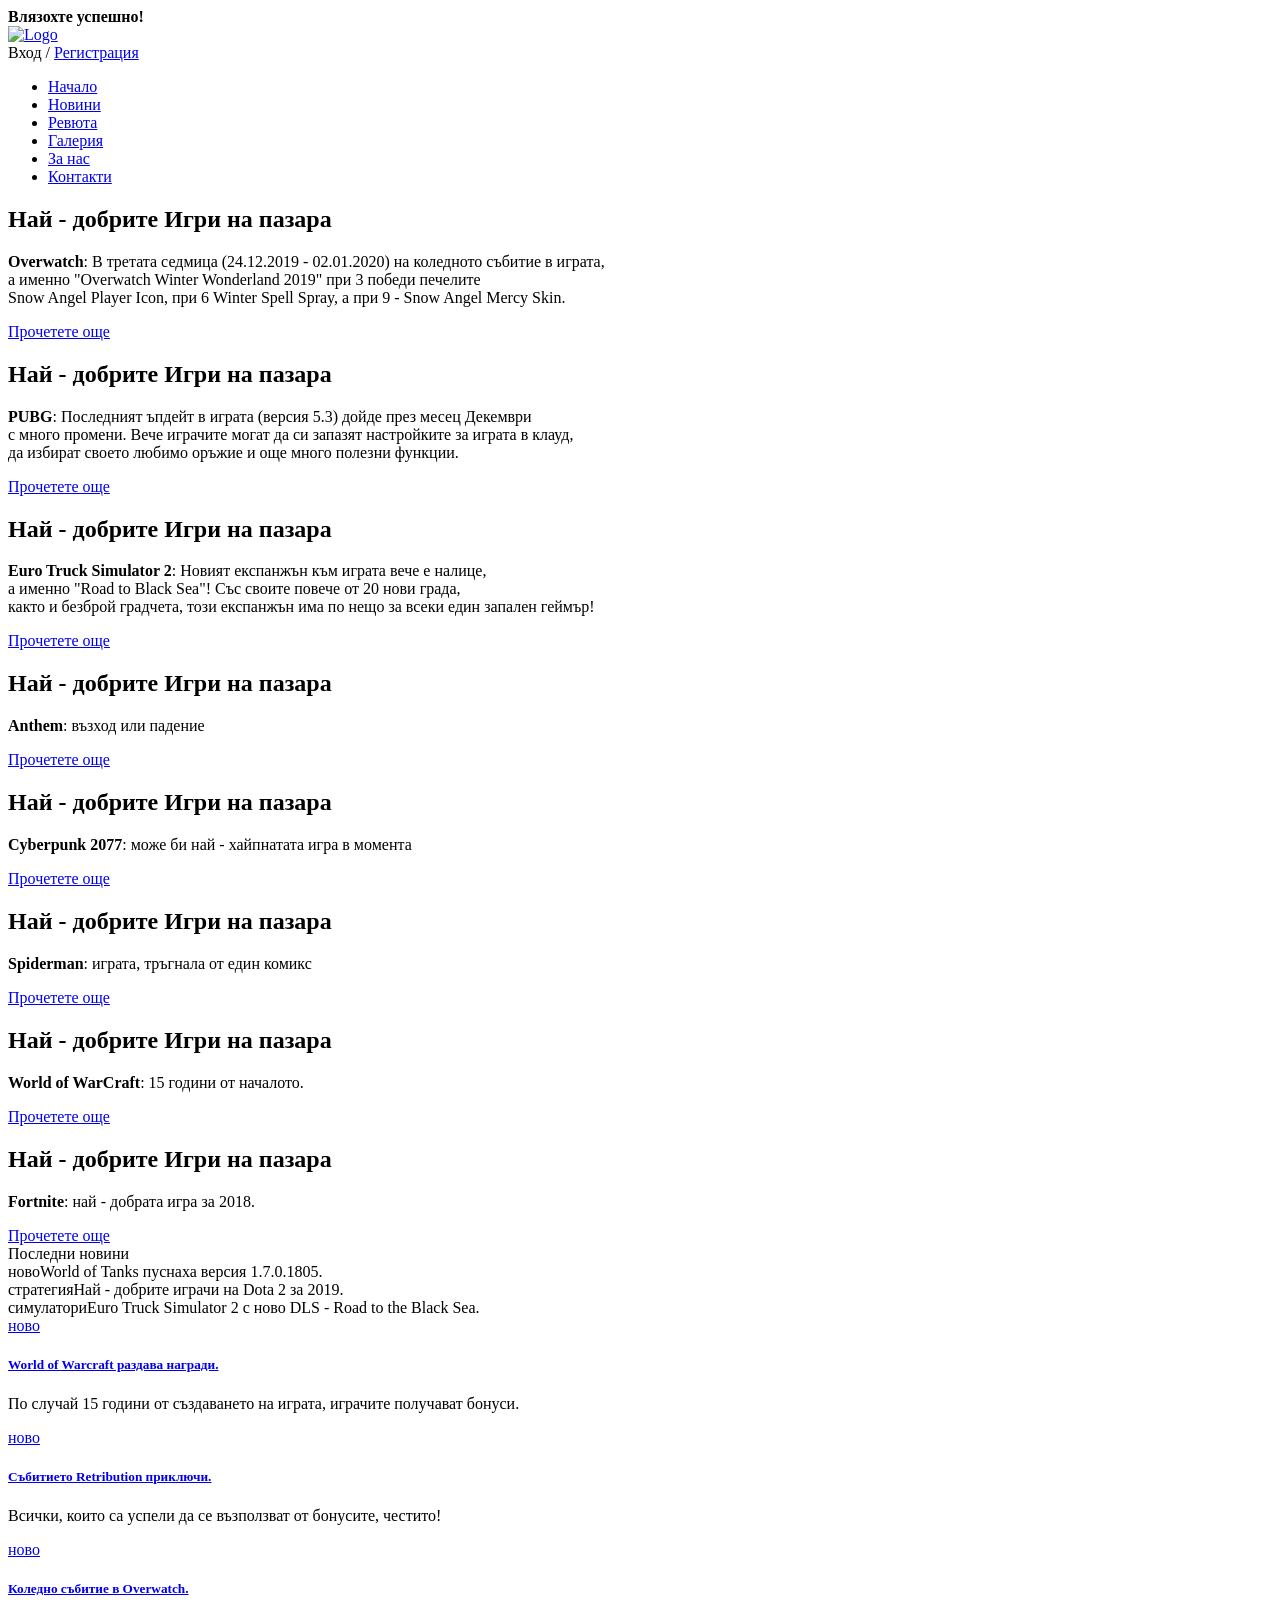
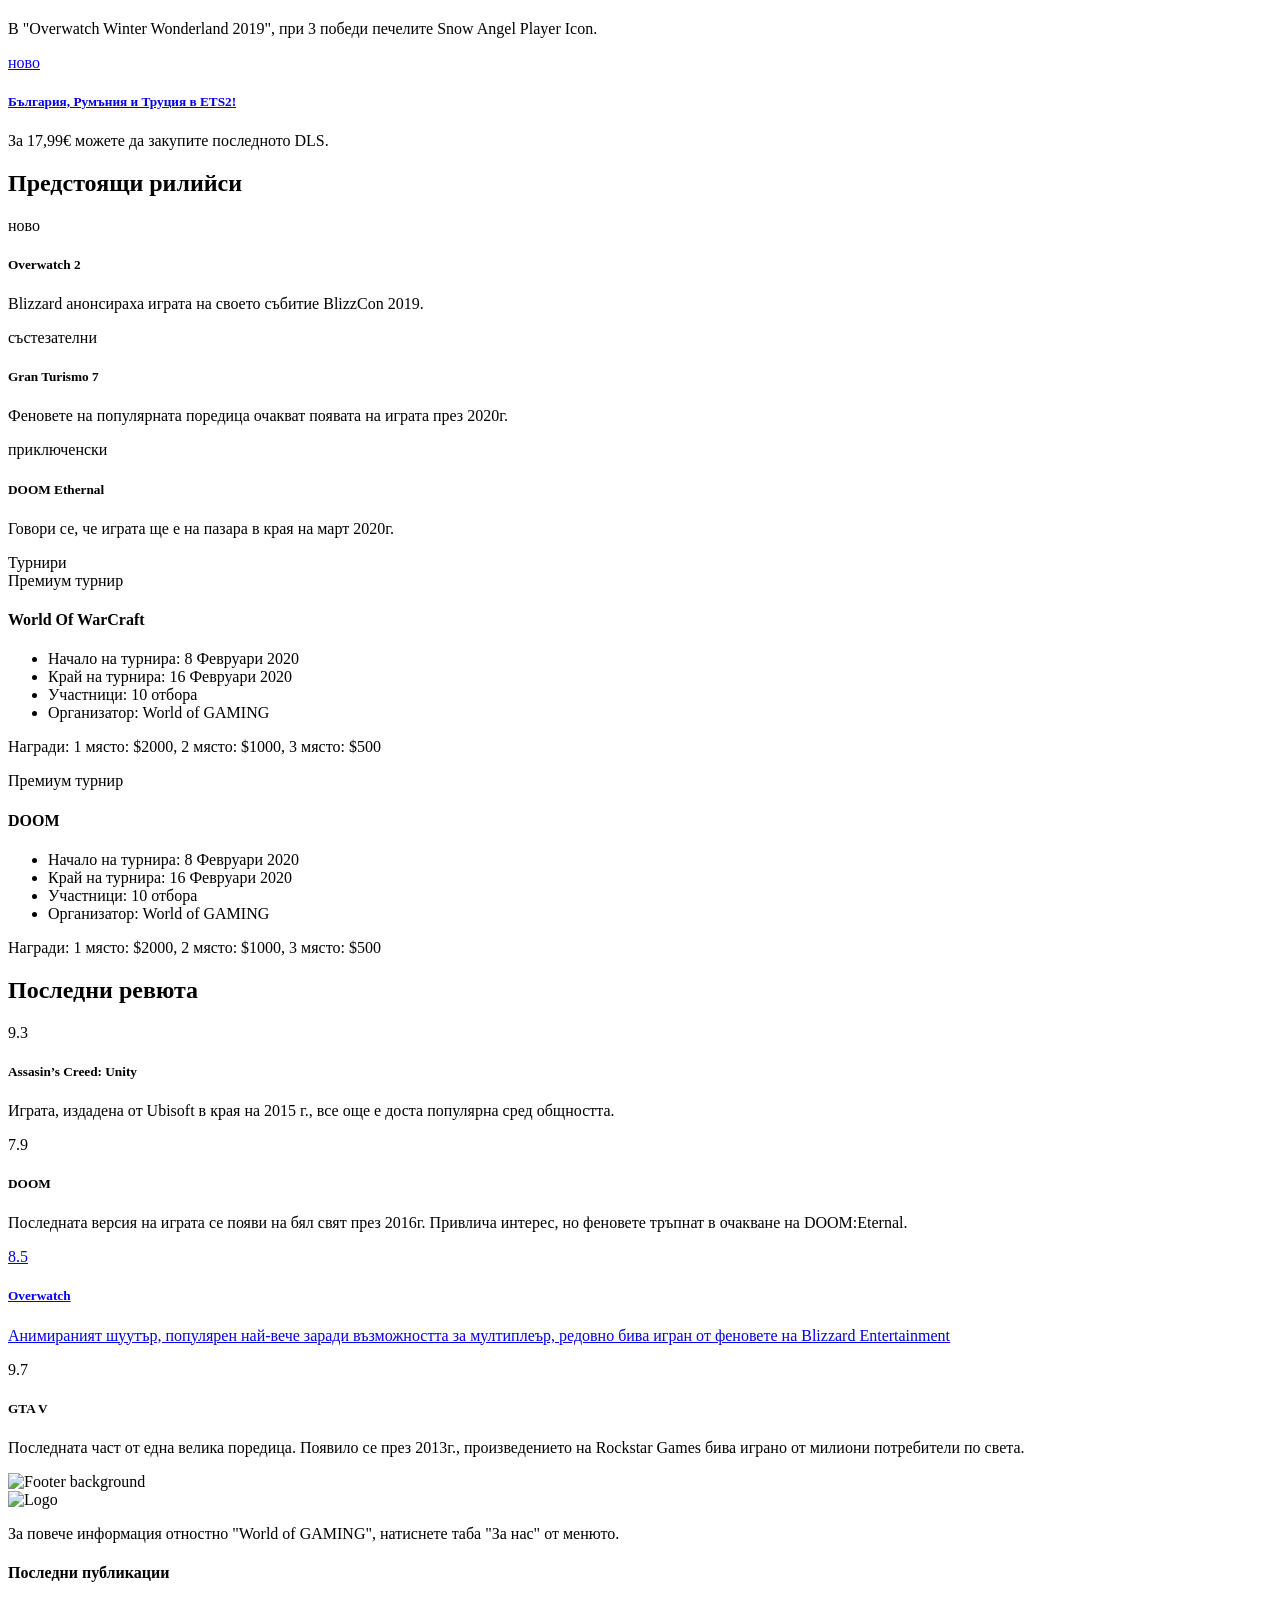
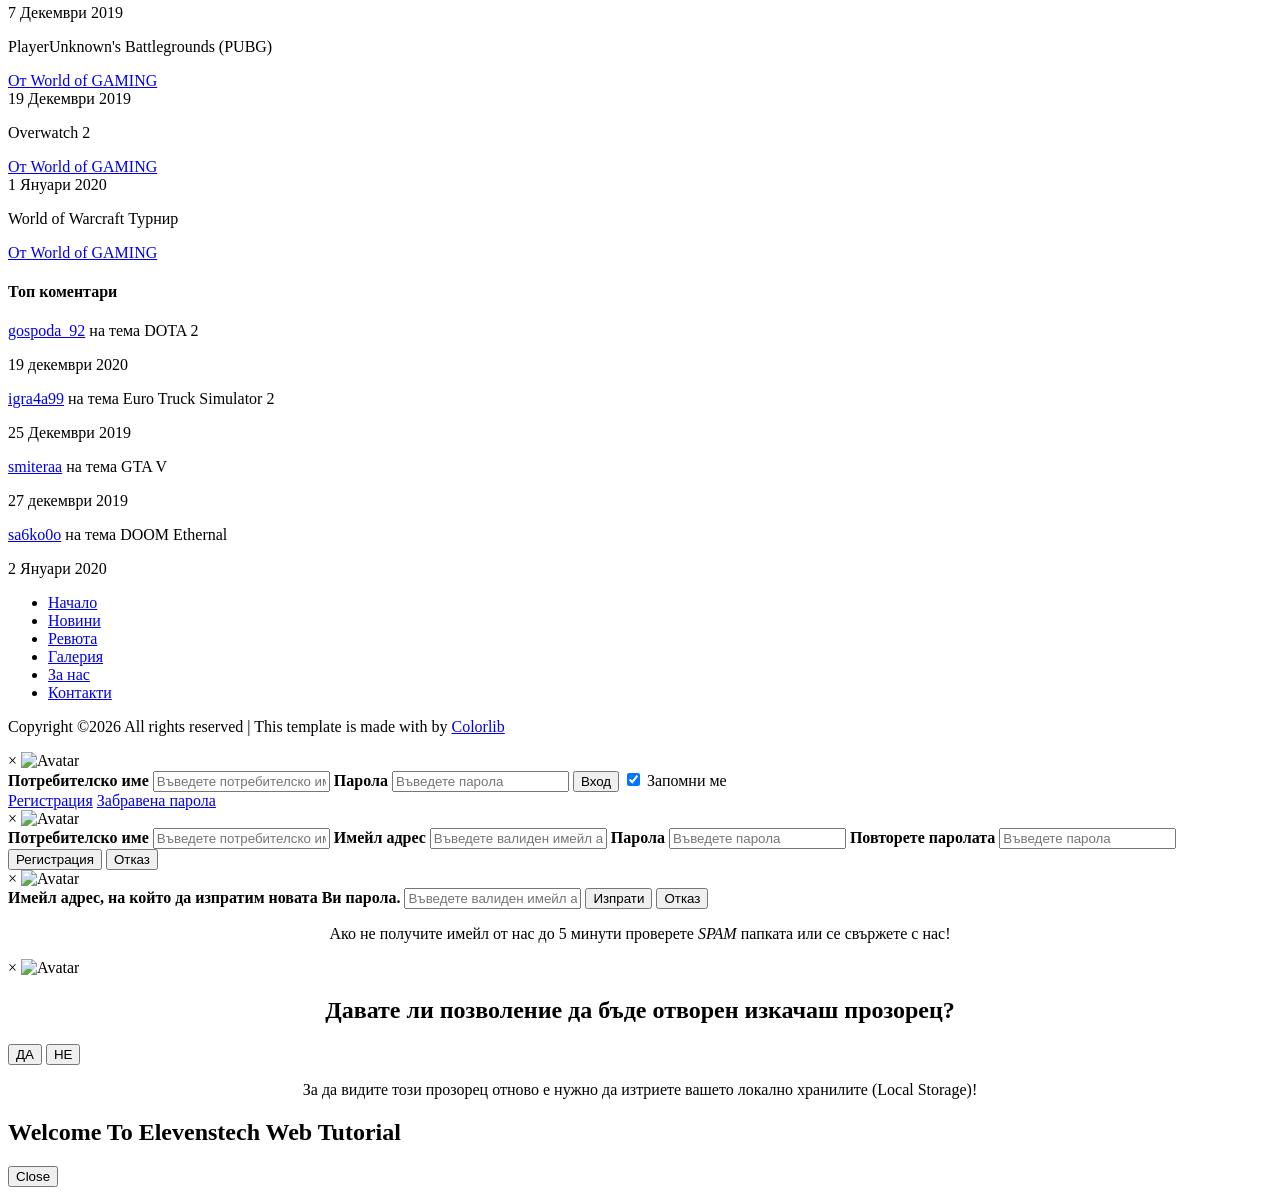
==== index.html @ 9395d7d2 "test" ====
<!DOCTYPE html>
<html lang="zxx">
<head>
	<title>World of GAMING</title>
	<meta charset="UTF-8">
	<meta name="description" content="World of GAMING">
	<meta name="keywords" content=" game, gaming, home, World of GAMING, news ">
	<meta name="viewport" content="width=device-width, initial-scale=1.0">
	<!-- Favicon -->   
	<link href="img/tab-logo.png" rel="shortcut icon"/>

	<!-- Google Fonts -->
	<link href="https://fonts.googleapis.com/css?family=Roboto:400,400i,500,500i,700,700i" rel="stylesheet">

	<!-- Stylesheets -->
	<link rel="stylesheet" href="css/bootstrap.min.css"/>
	<link rel="stylesheet" href="css/font-awesome.min.css"/>
	<link rel="stylesheet" href="css/owl.carousel.css"/>
	<link rel="stylesheet" href="css/style.css"/>
	<link rel="stylesheet" href="css/animate.css"/>


	<!--[if lt IE 9]>
	  <script src="https://oss.maxcdn.com/html5shiv/3.7.2/html5shiv.min.js"></script>
	  <script src="https://oss.maxcdn.com/respond/1.4.2/respond.min.js"></script>
	<![endif]-->

</head>
<body onload="setTimeout(Test, 2000)">
  
    
    
    
    
    
	<!-- Page Preloder -->
	<div id="preloder">
		<div class="loader"></div>
	</div>
    
 <!-- particles.js container -->
<div id="particles-js">
    <div class="container">
    <div class="alert alert-success" role="alert">
  <strong>Влязохте успешно!</strong>
  
</div>
    </div>
	<!-- Header section -->
	<header class="header-section">
		<div class="container">
			<!-- logo -->
			<a class="site-logo" href="index.html">
				<img src="img/logo1.png" alt="Logo">
			</a>
			<div class="user-panel" onclick="showLogin()" style="width:auto;">Вход</a>  /  <a href="#">Регистрация</a>
			</div>
			<!-- responsive -->
			<div class="nav-switch">
				<i class="fa fa-bars"></i>
			</div>
			<!-- site menu -->
			<nav class="main-menu">
				<ul>
					<li><a href="index.html">Начало</a></li>
					<li><a href="news.html">Новини</a></li>
					<li><a href="review.html">Ревюта</a></li>
					<li><a href="categories.html">Галерия</a></li>
					<li><a href="community.html">За нас</a></li>
					<li><a href="contact.html">Контакти</a></li>
				</ul>
			</nav>
		</div>
	</header>
	<!-- Header section end -->


	<!-- Hero section -->
	<section class="hero-section">
		<div class="hero-slider owl-carousel">
			<div class="hs-item set-bg" data-setbg="img/slider-1.jpg">
				<div class="hs-text">
					<div class="container">
						<h2>Най - добрите <span>Игри</span> на пазара</h2>
						<p><strong>Overwatch</strong>: В третата седмица (24.12.2019 - 02.01.2020) на коледното събитие в играта,<br> а именно "Overwatch Winter Wonderland 2019"  при 3 победи печелите<br> Snow Angel Player Icon, при 6 Winter Spell Spray, а при 9 - Snow Angel Mercy Skin.</p>
						<a href="overwatch.html" class="site-btn">Прочетете още</a>
					</div>
				</div>
			</div>
			<div class="hs-item set-bg" data-setbg="img/slider-2.jpg">
				<div class="hs-text">
					<div class="container">
						<h2>Най - добрите <span>Игри</span> на пазара</h2>
						<p><strong>PUBG</strong>: Последният ъпдейт в играта (версия 5.3) дойде през месец Декември<br> с много промени. Вече играчите могат да си запазят настройките за играта в клауд,<br> да избират своето любимо оръжие и още много полезни функции.</p>
						<a href="pubg.html" class="site-btn">Прочетете още</a>
					</div>
				</div>
			</div>
            <div class="hs-item set-bg" data-setbg="img/review/30.jpg">
				<div class="hs-text">
					<div class="container">
						<h2>Най - добрите <span>Игри</span> на пазара</h2>
						<p><strong>Euro Truck Simulator 2</strong>: Новият експанжън към играта вече е налице,<br> а именно "Road to Black Sea"! Със своите повече от 20 нови града,<br> както и безброй градчета, този експанжън има по нещо за всеки един запален геймър!</p>
						<a href="ets.html" class="site-btn">Прочетете още</a>
					</div>
				</div>
			</div>
			<div class="hs-item set-bg" data-setbg="img/review/51.jpg">
				<div class="hs-text">
					<div class="container">
						<h2>Най - добрите <span>Игри</span> на пазара</h2>
						<p><strong>Anthem</strong>: възход или падение</p>
						<a href="anthem.html" class="site-btn">Прочетете още</a>
					</div>
				</div>
			</div>
			<div class="hs-item set-bg" data-setbg="img/review/42.jpg">
				<div class="hs-text">
					<div class="container">
						<h2>Най - добрите <span>Игри</span> на пазара</h2>
						<p><strong>Cyberpunk 2077</strong>: може би най - хайпнатата игра в момента</p>
						<a href="cyberpunk.html" class="site-btn">Прочетете още</a>
					</div>
				</div>
			</div>
			<div class="hs-item set-bg" data-setbg="img/review/39.jpg">
				<div class="hs-text">
					<div class="container">
						<h2>Най - добрите <span>Игри</span> на пазара</h2>
						<p><strong>Spiderman</strong>: играта, тръгнала от един комикс</p>
						<a href="spiderman.html" class="site-btn">Прочетете още</a>
					</div>
				</div>
			</div>
			<div class="hs-item set-bg" data-setbg="img/review/24.jpg">
				<div class="hs-text">
					<div class="container">
						<h2>Най - добрите <span>Игри</span> на пазара</h2>
						<p><strong>World of WarCraft</strong>: 15 години от началото.</p>
						<a href="wow.html" class="site-btn">Прочетете още</a>
					</div>
				</div>
			</div>
			<div class="hs-item set-bg" data-setbg="img/review/32.jpg">
				<div class="hs-text">
					<div class="container">
						<h2>Най - добрите <span>Игри</span> на пазара</h2>
						<p><strong>Fortnite</strong>: най - добрата игра за 2018.</p>
						<a href="fortnite.html" class="site-btn">Прочетете още</a>
					</div>
				</div>
			</div>
		</div>
	</section>
	<!-- Hero section end -->


	<!-- Latest news section -->
	<div class="latest-news-section">
		<div class="ln-title">Последни новини</div>
		<div class="news-ticker">
			<div class="news-ticker-contant">
				<div class="nt-item"><span class="new">ново</span>World of Tanks пуснаха версия 1.7.0.1805. </div>
				<div class="nt-item"><span class="strategy">стратегия</span>Най - добрите играчи на Dota 2 за 2019. </div>
				<div class="nt-item"><span class="racing">симулатори</span>Euro Truck Simulator 2 с ново DLS - Road to the Black Sea. </div>
			</div>
		</div>
	</div>
	<!-- Latest news section end -->


	<!-- Feature section -->
	<section class="feature-section spad">
		<div class="container">
			<div class="row"> 
				<div class="col-lg-3 col-md-6 p-0">
                    <a id="pichyperlink" href="wow.html">
						<div class="feature-item set-bg" data-setbg="img/features/1.jpg">
							<span class="cata new">ново</span>
							<div class="fi-content text-white">
							<h5><a href="#">World of Warcraft раздава награди.</a></h5>
							<p>По случай 15 години от създаването на играта, играчите получават бонуси. </p>
							</div>
						</div>
                    </a>  
				</div>
				<div class="col-lg-3 col-md-6 p-0">
                    <a id="pichyperlink" href="fortnite.html">
						<div class="feature-item set-bg" data-setbg="img/features/2.jpg">
							<span class="cata new">ново</span>
							<div class="fi-content text-white">
							<h5><a href="#">Събитието Retribution приключи.</a></h5>
							<p>Всички, които са успели да се възползват от бoнусите, честито! </p>
							</div>
						</div>
                    </a>
				</div>
				<div class="col-lg-3 col-md-6 p-0">
                    <a id="pichyperlink" href="overwatch.html">
						<div class="feature-item set-bg" data-setbg="img/features/3.jpg">
							<span class="cata new">ново</span>
							<div class="fi-content text-white">
							<h5><a href="#">Коледно събитие в Overwatch.</a></h5>
							<p>В "Overwatch Winter Wonderland 2019", при 3 победи печелите Snow Angel Player Icon.</p>
							</div>
						</div>
                    </a>
				</div>
				<div class="col-lg-3 col-md-6 p-0">
                    <a id="pichyperlink" href="ets.html">
						<div class="feature-item set-bg" data-setbg="img/features/4.jpg">
							<span class="cata new">ново</span>
							<div class="fi-content text-white">
							<h5><a href="#">България, Румъния и Труция в ETS2!</a></h5>
							<p>За 17,99€ можете да закупите последното DLS. </p>
							</div>
						</div>
                    </a>
				</div>    
			</div>
		</div>
	</section>
	<!-- Feature section end -->


	<!-- Recent game section  -->
	<section class="recent-game-section spad set-bg" data-setbg="img/recent-game-bg.png">
		<div class="container">
			<div class="section-title">
				<h2>Предстоящи рилийси</h2>
			</div>
			<div class="row">
				<div class="col-lg-4 col-md-6">
					<div class="recent-game-item">
						<div class="rgi-thumb set-bg" data-setbg="img/recent-game/1.jpg">
							<div class="cata new">ново</div>
						</div>
						<div class="rgi-content">
							<h5>Overwatch 2</h5>
							<p>Blizzard анонсираха играта на своето събитие BlizzCon 2019. </p>
						</div>
					</div>	
				</div>
				<div class="col-lg-4 col-md-6">
					<div class="recent-game-item">
						<div class="rgi-thumb set-bg" data-setbg="img/recent-game/2.png">
							<div class="cata racing">състезателни</div>
						</div>
						<div class="rgi-content">
							<h5>Gran Turismo 7 </h5>
							<p>Феновете на популярната поредица очакват появата на играта през 2020г.</p>
						</div>
					</div>	
				</div>
				<div class="col-lg-4 col-md-6">
					<div class="recent-game-item">
						<div class="rgi-thumb set-bg" data-setbg="img/recent-game/3.jpg">
							<div class="cata adventure">приключенски</div>
						</div>
						<div class="rgi-content">
							<h5>DOOM Ethernal</h5>
							<p>Говори се, че играта ще е на пазара в края на март 2020г. </p>
						</div>
					</div>	
				</div>
			</div>
		</div>
	</section>
	<!-- Recent game section end -->


	<!-- Tournaments section -->
	<section class="tournaments-section spad">
		<div class="container">
			<div class="tournament-title">Турнири</div>
			<div class="row">
				<div class="col-md-6">
					<div class="tournament-item mb-4 mb-lg-0">
						<div class="ti-notic">Премиум турнир</div>
						<div class="ti-content">
							<div class="ti-thumb set-bg" data-setbg="img/tournament/1.jpg"></div>
							<div class="ti-text">
								<h4>World Of WarCraft</h4>
								<ul>
									<li><span>Начало на турнира:</span> 8 Февруари 2020</li>
									<li><span>Край на турнира:</span> 16 Февруари 2020</li>
									<li><span>Участници:</span> 10 отбора</li>
									<li><span>Организатор:</span> World of GAMING</li>
								</ul>
								<p><span>Награди:</span> 1 място: $2000, 2 място: $1000, 3 място: $500</p>
							</div>
						</div>
					</div>
				</div>
				<div class="col-md-6">
					<div class="tournament-item">
						<div class="ti-notic">Премиум турнир</div>
						<div class="ti-content">
							<div class="ti-thumb set-bg" data-setbg="img/tournament/2.jpg"></div>
							<div class="ti-text">
								<h4>DOOM</h4>
								<ul>
									<li><span>Начало на турнира:</span> 8 Февруари 2020</li>
									<li><span>Край на турнира:</span> 16 Февруари 2020</li>
									<li><span>Участници:</span> 10 отбора</li>
									<li><span>Организатор:</span> World of GAMING</li>
								</ul>
								<p><span>Награди:</span> 1 място: $2000, 2 място: $1000, 3 място: $500</p>
							</div>
						</div>
					</div>
				</div>
			</div>
		</div>
	</section>
	<!-- Tournaments section bg -->


	<!-- Review section -->
	<section class="review-section spad set-bg" data-setbg="img/review-bg.png">
		<div class="container">
			<div class="section-title">
				<h2>Последни ревюта</h2>
			</div>
			<div class="row">
				<div class="col-lg-3 col-md-6">
					<div class="review-item">
						<div class="review-cover set-bg" data-setbg="img/review/1.jpg">
							<div class="score yellow">9.3</div>
						</div>
						<div class="review-text">
							<h5>Assasin’s Creed: Unity</h5>
							<p>Играта, издадена от Ubisoft в края на 2015 г., все още е доста популярна сред общността.</p>
						</div>
					</div>
				</div>
				<div class="col-lg-3 col-md-6">
					<div class="review-item">
						<div class="review-cover set-bg" data-setbg="img/review/2.jpg">
							<div class="score purple">7.9</div>
						</div>
						<div class="review-text">
							<h5>DООМ</h5>
							<p>Последната версия на играта се появи на бял свят през 2016г. Привлича интерес, но феновете тръпнат в очакване на DOOM:Eternal.</p>
						</div>
					</div>
				</div>
				<div class="col-lg-3 col-md-6">
                    <a id="pichyperlink" href="overwatch.html">
					<div class="review-item">
						<div class="review-cover set-bg" data-setbg="img/review/3.jpg">
							<div class="score green">8.5</div>
						</div>
						<div class="review-text">
							<h5>Overwatch</h5>
							<p>Анимираният шуутър, популярен най-вече заради възможността за мултиплеър, редовно бива игран от феновете на Blizzard Entertainment</p>
						</div>
					</div>
                    </a>
				</div>
				<div class="col-lg-3 col-md-6">
					<div class="review-item">
						<div class="review-cover set-bg" data-setbg="img/review/4.jpg">
							<div class="score pink">9.7</div>
						</div>
						<div class="review-text">
							<h5>GTA V</h5>
							<p>Последната част от една велика поредица. Появило се през 2013г., произведението на Rockstar Games бива играно от милиони потребители по света.</p>
						</div>
					</div>
				</div>
			</div>
		</div>
	</section>
	<!-- Review section end -->


	<!-- Footer top section -->
	<section class="footer-top-section">
		<div class="container">
			<div class="footer-top-bg">
				<img src="img/footer-top-bg.png" alt="Footer background">
			</div>
			<div class="row">
				<div class="col-lg-4">
					<div class="footer-logo text-white">
						<img src="img/logo1.png" alt="Logo">
						<p>За повече информация отностно "World of GAMING", натиснете таба "За нас" от менюто.</p>
					</div>
				</div>
				<div class="col-lg-4 col-md-6">
					<div class="footer-widget mb-5 mb-md-0">
						<h4 class="fw-title">Последни публикации</h4>
						<div class="latest-blog">
							<div class="lb-item">
								<div class="lb-thumb set-bg" data-setbg="img/latest-blog/1.jpg"></div>
								<div class="lb-content">
									<div class="lb-date">7 Декември 2019</div>
									<p>PlayerUnknown's Battlegrounds (PUBG) </p>
									<a href="#" class="lb-author">От World of GAMING</a>
								</div>
							</div>
							<div class="lb-item">
								<div class="lb-thumb set-bg" data-setbg="img/latest-blog/2.jpg"></div>
								<div class="lb-content">
									<div class="lb-date">19 Декември 2019</div>
									<p>Overwatch 2 </p>
									<a href="#" class="lb-author">От World of GAMING</a>
								</div>
							</div>
							<div class="lb-item">
								<div class="lb-thumb set-bg" data-setbg="img/latest-blog/3.jpg"></div>
								<div class="lb-content">
									<div class="lb-date">1 Януари 2020</div>
									<p>World of Warcraft Турнир </p>
									<a href="#" class="lb-author">От World of GAMING</a>
								</div>
							</div>
						</div>
					</div>
				</div>
				<div class="col-lg-4 col-md-6">
					<div class="footer-widget">
						<h4 class="fw-title">Топ коментари</h4>
						<div class="top-comment">
							<div class="tc-item">
								<div class="tc-thumb set-bg" data-setbg="img/authors/1.jpg"></div>
								<div class="tc-content">
									<p><a href="#">gospoda_92</a> <span>на тема</span>  DOTA 2</p>
									<div class="tc-date">19 декември 2020</div>
								</div>
							</div>
							<div class="tc-item">
								<div class="tc-thumb set-bg" data-setbg="img/authors/2.jpg"></div>
								<div class="tc-content">
									<p><a href="#">igra4a99</a> <span>на тема</span>  Euro Truck Simulator 2</p>
									<div class="tc-date">25 Декември 2019</div>
								</div>
							</div>
							<div class="tc-item">
								<div class="tc-thumb set-bg" data-setbg="img/authors/3.jpg"></div>
								<div class="tc-content">
									<p><a href="#">smiteraa</a> <span>на тема</span>  GTA V</p>
									<div class="tc-date">27 декември 2019</div>
								</div>
							</div>
							<div class="tc-item">
								<div class="tc-thumb set-bg" data-setbg="img/authors/4.jpg"></div>
								<div class="tc-content">
									<p><a href="#">sa6ko0o</a> <span>на тема</span>  DOOM Ethernal</p>
									<div class="tc-date">2 Януари 2020</div>
								</div>
							</div>
						</div>
					</div>
				</div>
			</div>
		</div>
	</section>
	<!-- Footer top section end -->

	
	<!-- Footer section -->
	<footer class="footer-section">
		<div class="container">
			<ul class="footer-menu">
				<li><a href="index.html">Начало</a></li>
					<li><a href="news.html">Новини</a></li>
					<li><a href="review.html">Ревюта</a></li>
					<li><a href="categories.html">Галерия</a></li>
					<li><a href="community.html">За нас</a></li>
					<li><a href="contact.html">Контакти</a></li>
			</ul>
			<p class="copyright"><!-- Link back to Colorlib can't be removed. Template is licensed under CC BY 3.0. -->
Copyright &copy;<script>document.write(new Date().getFullYear());</script> All rights reserved | This template is made with <i class="fa fa-heart-o" aria-hidden="true"></i> by <a href="https://colorlib.com" target="_blank">Colorlib</a>
<!-- Link back to Colorlib can't be removed. Template is licensed under CC BY 3.0. -->
</p>
		</div>
	</footer>
	<!-- Footer section end --> 
<div id="id01" class="modal">
 	<form class="modal-content animate"  id="login-form" action="javascript:;" onsubmit="showLoginHide()">
    	<div class="imgcontainer">
      		<span onclick="document.getElementById('id01').style.display='none'" class="close1" title="Close">&times;</span>
      		<img src="img/logo1.png" alt="Avatar" class="avatar">
    	</div>

    	<div class="container">
      		<label for="uname"><b class="login">Потребителско име</b></label>
      		<input type="text" placeholder="Въведете потребителско име" name="uname" required>
      		<label for="psw"><b class="login">Парола</b></label>
      		<input type="password" placeholder="Въведете парола" name="psw" autocomplete="new-password" required>
      		<button onclick="showAlert()" type="submit" >Вход</button>
      		<label class="login">
        	<input type="checkbox" checked="checked" name="remember"> Запомни ме
      		</label>
    	</div>
    	<div class="container">
      		<span  class="psw login"><a onclick="showReg()" href="#">Регистрация</a></span>
        	<span  class="psw login"><a onclick="pswForget()" href="#">Забравена парола</a></span>
    	</div>
  	</form>
</div>
   
    <div id="regform" class="modal">
<form class="modal-content animate" action="index.html" >
 	<div class="imgcontainer">
      	<span onclick="document.getElementById('regform').style.display='none'" class="close1" title="Close">&times;</span>
      	<img src="img/logo1.png" alt="Avatar" class="avatar">
    </div>
    	<div class="container">
      		<label for="uname"><b class="login">Потребителско име</b></label>
      		<input type="text" placeholder="Въведете потребителско име" name="uname" required>
            <label for="email"><b class="login">Имейл адрес</b></label>
      		<input type="text" placeholder="Въведете валиден имейл адрес" name="email" required>
      		<label for="psw"><b class="login">Парола</b></label>
      		<input type="password" placeholder="Въведете парола" name="psw"  autocomplete="new-password" required>
            <label for="pswr"><b class="login">Повторете паролата</b></label>
      		<input type="password" placeholder="Въведете парола" name="pswr" autocomplete="new-password" required>
      		<button type="submit">Регистрация</button>
            <button onclick="showRegHide()" id="no" type="button" formnovalidate>Отказ</button>
    	</div>
</form>
</div> 
    
        <div id="pswforget" class="modal">
<form class="modal-content animate" action="index.html" >
 	<div class="imgcontainer">
      	<span onclick="document.getElementById('pswforget').style.display='none'" class="close1" title="Close">&times;</span>
      	<img src="img/logo1.png" alt="Avatar" class="avatar">
    </div>
    	<div class="container">
            <label for="email"><b class="login">Имейл адрес, на който да изпратим новата Ви парола.</b></label>
      		<input type="text" placeholder="Въведете валиден имейл адрес" name="email" required>
      		<button type="submit">Изпрати</button>
            <button onclick="pswForgetHide()" id="no" type="button" formnovalidate>Отказ</button>
            <p style="text-align: center">Ако не получите имейл от нас до 5 минути проверете <i>SPAM</i> папката или се свържете с нас!</p>
    	</div>
</form>
</div> 
    
<div id="id011" class="modal">
<form class="modal-content animate" action="index.html" >
 	<div class="imgcontainer">
      	<span onclick="document.getElementById('id011').style.display='none'" class="close1" title="Close">&times;</span>
      	<img src="img/logo1.png" alt="Avatar" class="avatar">
    </div>
    <div class="container">
        <h2 id="testcolor" style="text-align: center">Давате ли позволение да бъде отворен изкачаш прозорец?</h2>
      	<button onclick="clickCounter()" type="submit">ДА</button>
      	<button id="no" type="cancel">НЕ</button>
        <p style="text-align: center">За да видите този прозорец отново е нужно да изтриете вашето локално хранилите (Local Storage)!</p>
    </div>
</form>
</div>   
<script>
// Get the modal
var modal = document.getElementById('id01');

// When the user clicks anywhere outside of the modal, close it
window.onclick = function(event) {
    if (event.target == modal) {
        modal.style.display = "none";
    }
}
</script>
    
<!--=========== TEST =======-->
    <div id="myModal" class="modal fade" role="dialog">
  <div class="modal-dialog">
    <div class="modal-content">
      <div class="modal-body">
        <h2>Welcome To Elevenstech Web Tutorial</h2>
      </div>
      <div class="modal-footer">
        <button type="button" class="btn btn-default" data-dismiss="modal">Close</button>
      </div>
    </div>
  </div>
</div>

        
    
    <!-- scripts -->
<script src="../particles.js"></script>
<script src="js/app.js"></script>

<!-- stats.js -->
<script src="js/lib/stats.js"></script>


    <script src="js/show.only.once.js"></script>
    <script src="js/moda.js"></script>



<!--=========== TEST =======-->
    
    
	<!--====== Javascripts & Jquery ======-->
	<script src="js/jquery-3.2.1.min.js"></script>
	<script src="js/bootstrap.min.js"></script>
	<script src="js/owl.carousel.min.js"></script>
	<script src="js/jquery.marquee.min.js"></script>
	<script src="js/main.js"></script>
    

<!--
 <script> function Test(){
         
         
             if (localStorage.clickcount) {
      localStorage.clickcount = "seen";
        
    } else {
      localStorage.clickcount = "not";
        document.getElementById('id011').style.display='block';
    }
         }
</script>
-->
    </body>
</html>
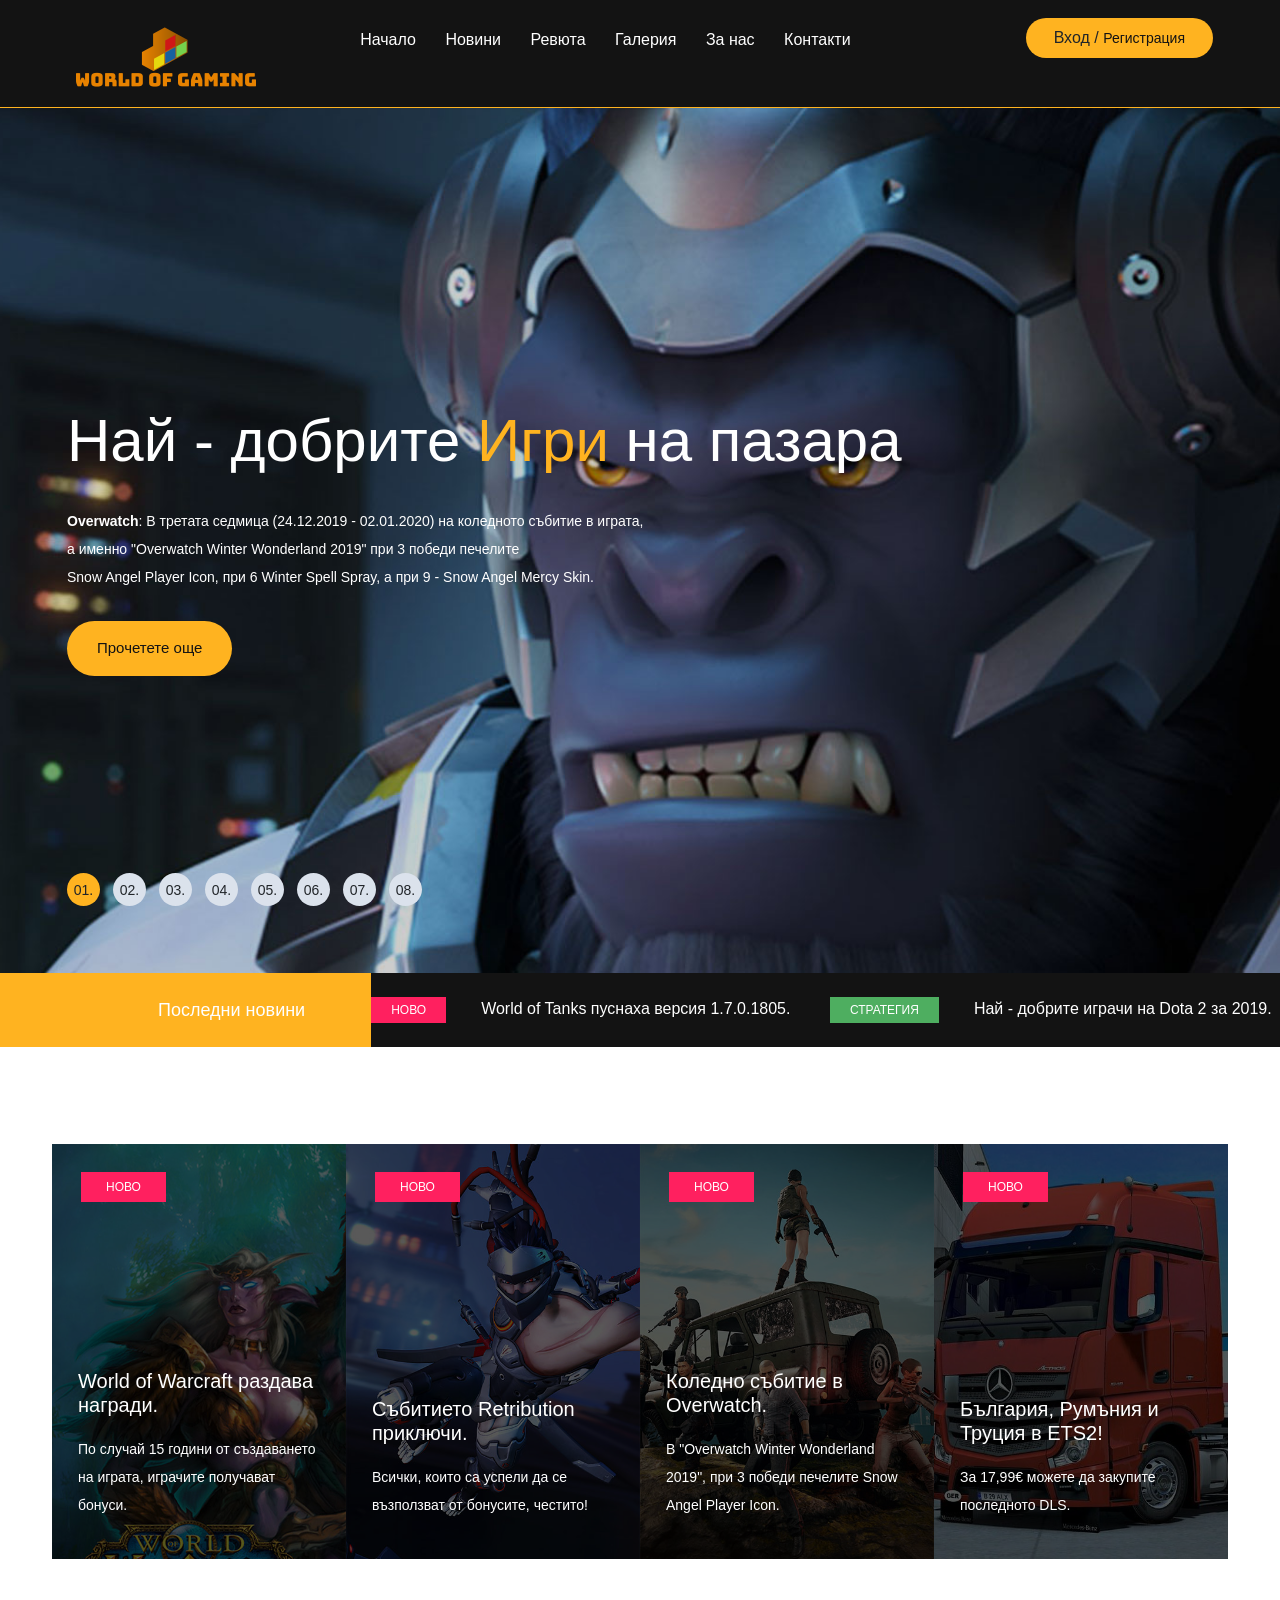
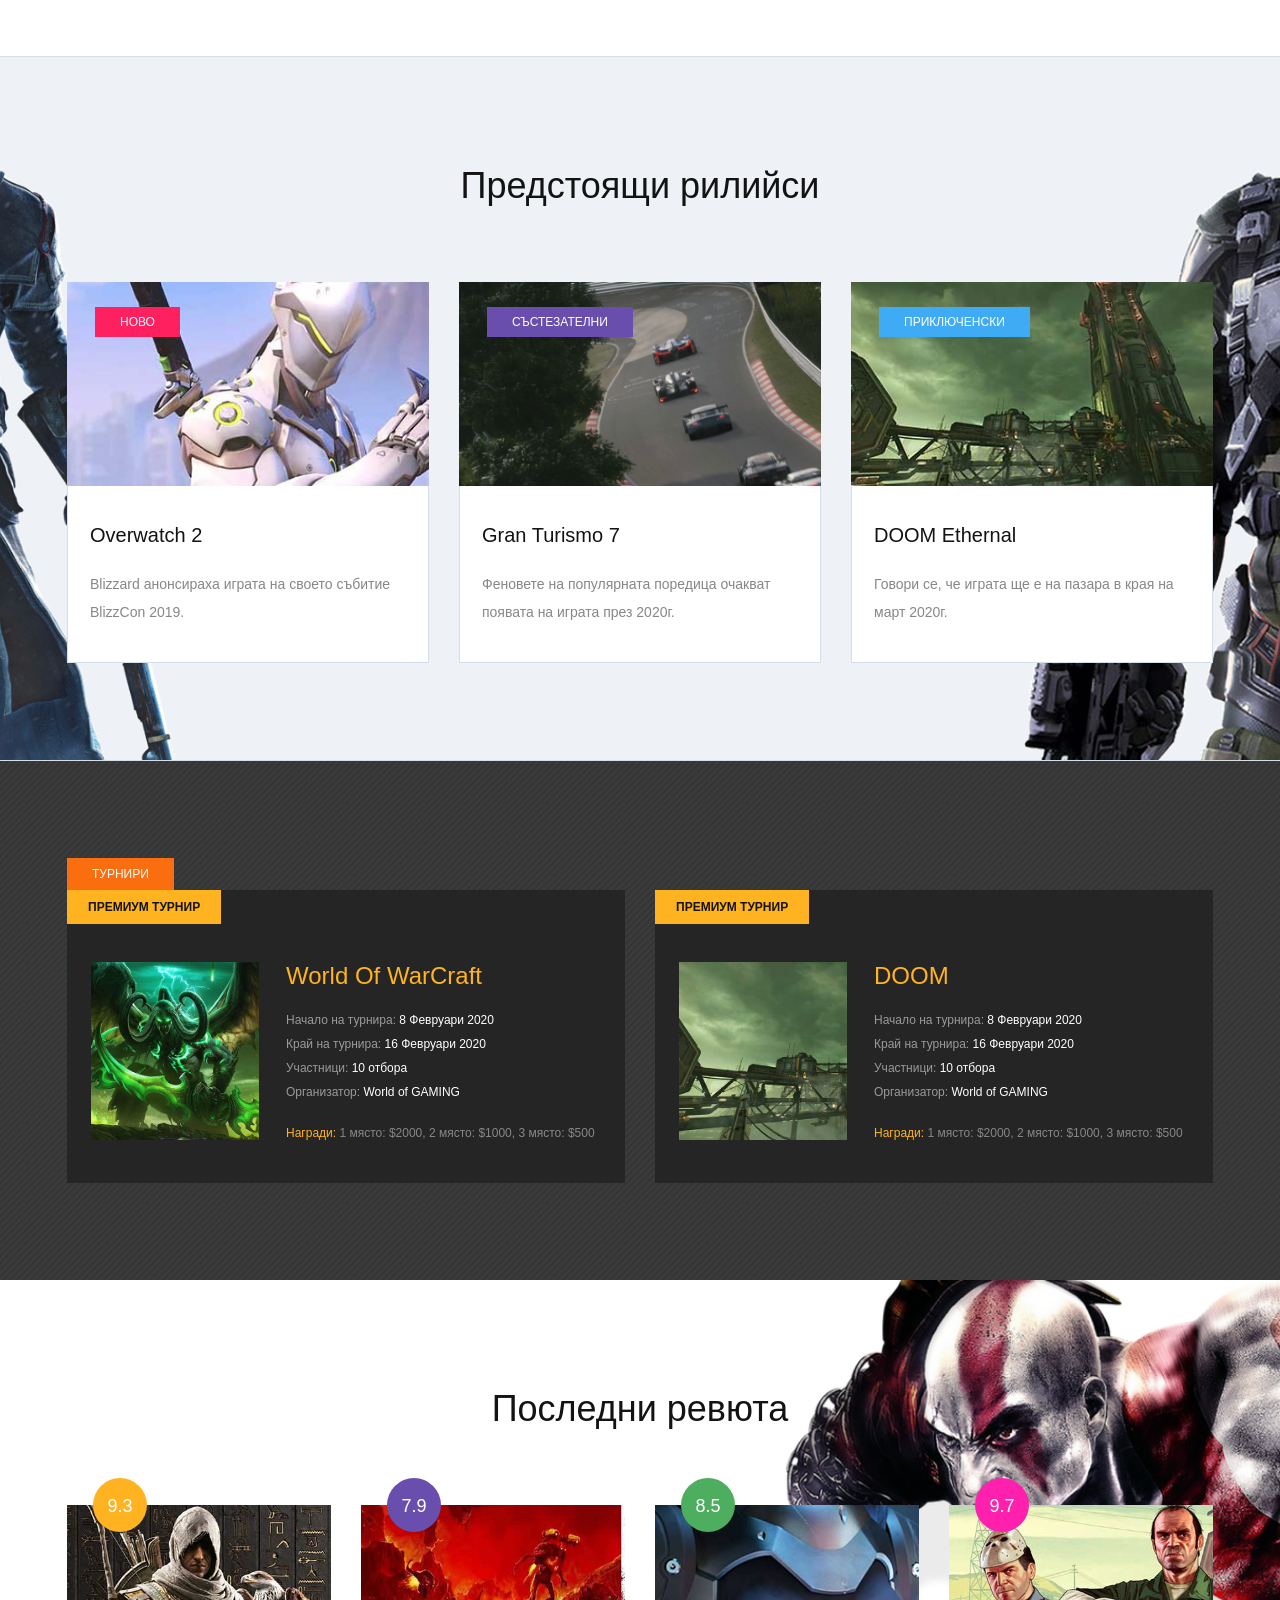
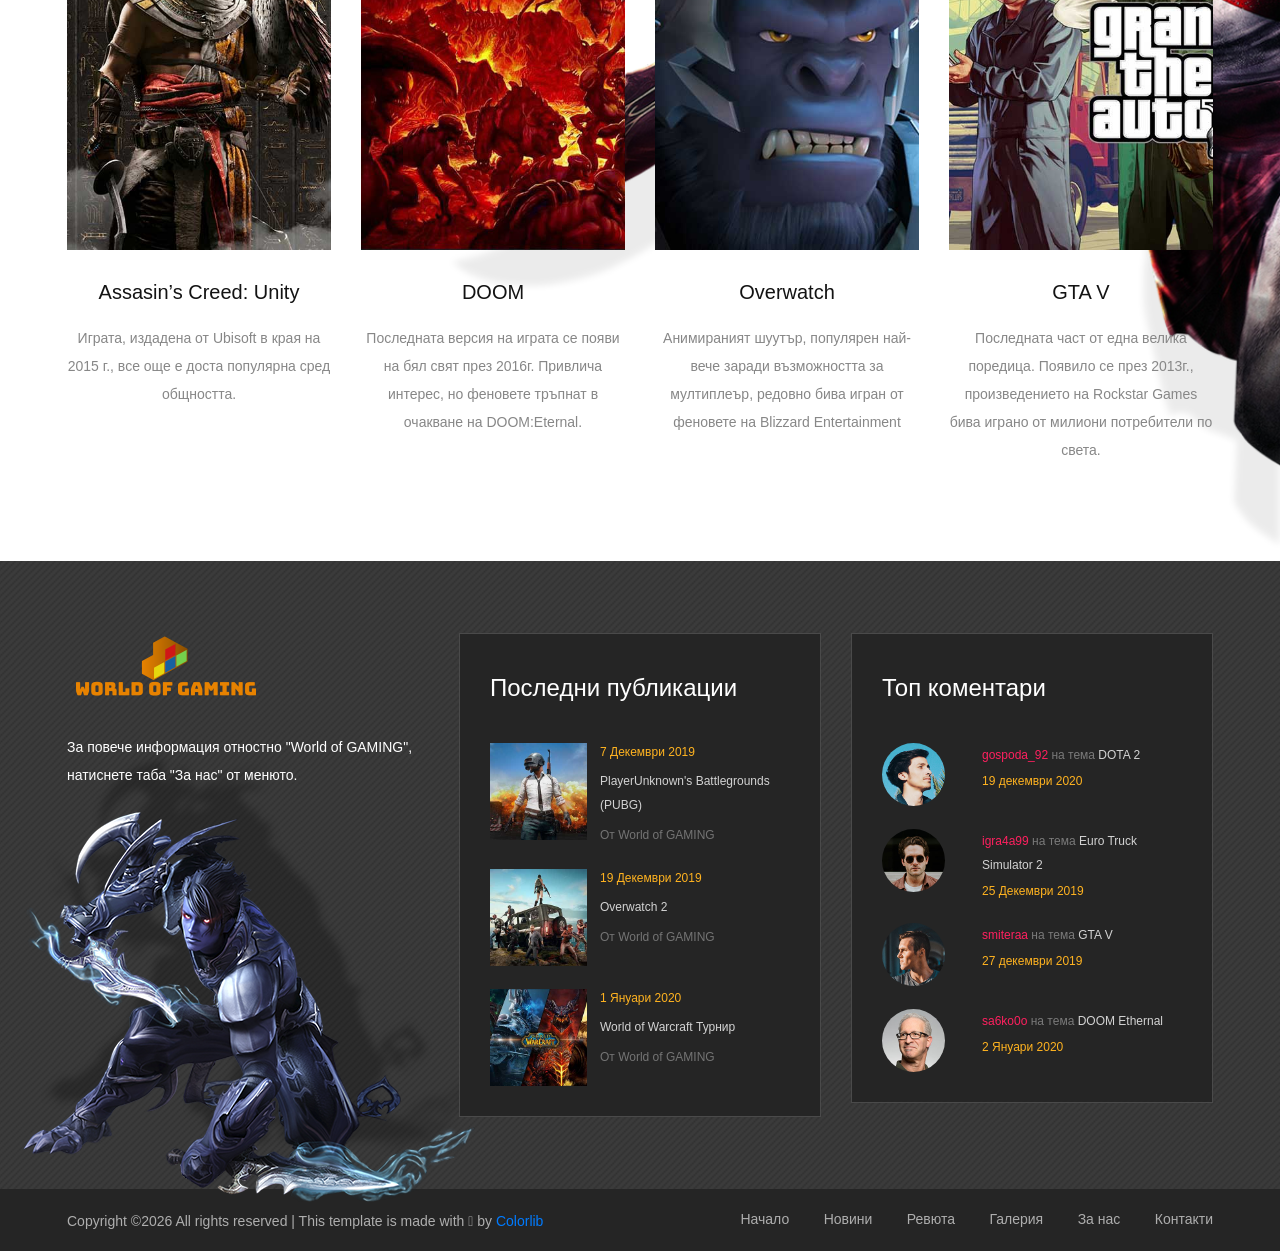
==== commit 47390988: "test" ====
--- a/index.html
+++ b/index.html
@@ -582,7 +582,7 @@
         
     
     <!-- scripts -->
-<script src="../particles.js"></script>
+<script src="js/particles.js"></script>
 <script src="js/app.js"></script>
 
 <!-- stats.js -->
--- a/css/style.css
+++ b/css/style.css
@@ -0,0 +1,1748 @@
+/* =================================
+------------------------------------
+  Game Warrior Template
+  Version: 1.0
+ ------------------------------------ 
+ ====================================*/
+
+/*---------------------------*/
+/* Template default CSS
+/*---------------------------*/
+
+html,
+body {
+	height: 100%;
+	font-family: 'Roboto', sans-serif;
+	-webkit-font-smoothing: antialiased;
+	font-smoothing: antialiased;
+}
+
+h1,
+h2,
+h3,
+h4,
+h5,
+h6 {
+	margin: 0;
+	font-weight: 500;
+	color: #131313;
+}
+
+h1 {
+	font-size: 70px;
+}
+
+h2 {
+	font-size: 36px;
+}
+
+h3 {
+	font-size: 30px;
+}
+
+h4 {
+	font-size: 24px;
+}
+
+h5 {
+	font-size: 20px;
+}
+
+h6 {
+	font-size: 16px;
+}
+
+p {
+	font-size: 14px;
+	color: #878787;
+	line-height: 2;
+}
+
+img {
+	max-width: 100%;
+}
+
+input:focus,
+select:focus,
+button:focus,
+textarea:focus {
+	outline: none;
+}
+
+a:hover,
+a:focus {
+	text-decoration: none;
+	outline: none;
+}
+
+ul,
+ol {
+	padding: 0;
+	margin: 0;
+}
+
+/*---------------------
+  Helper CSS
+-----------------------*/
+
+.section-title {
+	text-align: center;
+	margin-bottom: 75px;
+}
+
+.section-title h2 {
+	padding-top: 10px;
+	font-size: 36px;
+}
+
+.set-bg {
+	background-repeat: no-repeat;
+	background-size: cover;
+	background-position: top center;
+}
+
+.spad {
+	padding-top: 97px;
+	padding-bottom: 97px;
+}
+
+.text-white h1,
+.text-white h2,
+.text-white h3,
+.text-white h4,
+.text-white h5,
+.text-white h6,
+.text-white p,
+.text-white span,
+.text-white li,
+.text-white a {
+	color: #fff;
+}
+
+.rating i {
+	color: #fbb710;
+}
+
+.rating .is-fade {
+	color: #e0e3e4;
+}
+
+/*---------------------
+  Commom elements
+-----------------------*/
+
+/* buttons */
+.site-btn {
+	display: inline-block;
+	text-align: center;
+	font-size: 15px;
+	color: #131313;
+	padding: 16px 30px;
+	min-width: 153px;
+	border-radius: 50px;
+	font-weight: 500;
+	border: none;
+	background: #ffb320;
+	cursor: pointer;
+}
+
+.site-btn.btn-sm {
+	padding: 10px 30px;
+	min-width: 163px;
+}
+
+.site-btn:hover {
+	color: #131313;
+}
+
+.cata {
+	display: inline-block;
+	text-transform: uppercase;
+	font-size: 12px;
+	font-weight: 500;
+	color: #fff;
+	padding: 6px 25px;
+}
+
+.cata.new {
+	background: #ff205f;
+}
+
+.cata.strategy {
+	background: #4eae60;
+}
+
+.cata.racing {
+	background: #694eae;
+}
+
+.cata.adventure {
+	background: #40abf5;
+}
+
+/* Preloder */
+#preloder {
+	position: fixed;
+	width: 100%;
+	height: 100%;
+	top: 0;
+	left: 0;
+	z-index: 999999;
+	background: #fff;
+}
+
+.loader {
+	width: 40px;
+	height: 40px;
+	position: absolute;
+	top: 50%;
+	left: 50%;
+	margin-top: -13px;
+	margin-left: -13px;
+	border-radius: 60px;
+	animation: loader 0.8s linear infinite;
+	-webkit-animation: loader 0.8s linear infinite;
+}
+
+@keyframes loader {
+	0% {
+		-webkit-transform: rotate(0deg);
+		transform: rotate(0deg);
+		border: 4px solid #f44336;
+		border-left-color: transparent;
+	}
+	50% {
+		-webkit-transform: rotate(180deg);
+		transform: rotate(180deg);
+		border: 4px solid #673ab7;
+		border-left-color: transparent;
+	}
+	100% {
+		-webkit-transform: rotate(360deg);
+		transform: rotate(360deg);
+		border: 4px solid #f44336;
+		border-left-color: transparent;
+	}
+}
+
+@-webkit-keyframes loader {
+	0% {
+		-webkit-transform: rotate(0deg);
+		border: 4px solid #f44336;
+		border-left-color: transparent;
+	}
+	50% {
+		-webkit-transform: rotate(180deg);
+		border: 4px solid #673ab7;
+		border-left-color: transparent;
+	}
+	100% {
+		-webkit-transform: rotate(360deg);
+		border: 4px solid #f44336;
+		border-left-color: transparent;
+	}
+}
+
+/*------------------
+  Header section
+---------------------*/
+
+.header-section {
+	background: #131313;
+	clear: both;
+	overflow: hidden;
+	padding: 18px 0;
+	border-bottom: 1px solid #ffb320;
+    z-index: 7;
+}
+
+.site-logo {
+	display: inline-block;
+	float: left;
+	padding-top: 6px;
+}
+
+.user-panel {
+	float: right;
+	font-weight: 500;
+	background: #ffb320;
+	padding: 8px 28px;
+	border-radius: 30px;
+    cursor: pointer;
+}
+
+.user-panel a {
+	font-size: 14px;
+	color: #131313;
+}
+
+.main-menu {
+	float: right;
+	margin-right: 170px;
+}
+
+.main-menu ul {
+	list-style: none;
+}
+
+.main-menu ul li {
+	display: inline;
+}
+
+.main-menu ul li a {
+	display: inline-block;
+	font-size: 16px;
+	color: #fff;
+	margin-left: 15px;
+	font-weight: 500;
+	padding: 10px 5px;
+}
+
+.main-menu ul li a:hover {
+	color: #ffb320;
+}
+
+.header-btn {
+	float: right;
+	margin-right: 0;
+}
+
+.nav-switch {
+	display: none;
+}
+
+/*------------------
+  Hero Section
+---------------------*/
+
+.hero-slider .hs-item {
+	height: 865px;
+	display: table;
+	width: 100%;
+}
+
+.hero-slider .hs-text {
+	display: table-cell;
+	vertical-align: middle;
+}
+
+.hero-slider .hs-text h2 {
+	color: #fff;
+	font-weight: 400;
+	font-size: 60px;
+	margin-bottom: 30px;
+	position: relative;
+	top: -80px;
+	opacity: 0;
+}
+
+.hero-slider .hs-text h2 span {
+	color: #ffb320;
+}
+
+.hero-slider .hs-text p {
+	color: #fff;
+	margin-bottom: 30px;
+	position: relative;
+	position: relative;
+	top: -90px;
+	opacity: 0;
+}
+
+.hero-slider .hs-text .site-btn {
+	position: relative;
+	top: -100px;
+	opacity: 0;
+}
+
+.hero-slider .owl-item.active .hs-item h2,
+.hero-slider .owl-item.active .hs-item p,
+.hero-slider .owl-item.active .hs-item .site-btn {
+	top: 0;
+	opacity: 1;
+}
+
+.hero-slider .owl-item.active .hs-item h2 {
+	-webkit-transition: all 0.5s ease 1s;
+	-o-transition: all 0.5s ease 1s;
+	transition: all 0.5s ease 1s;
+    
+}
+
+.hero-slider .owl-item.active .hs-item p {
+	-webkit-transition: all 0.5s ease 0.8s;
+	-o-transition: all 0.5s ease 0.8s;
+	transition: all 0.5s ease 0.8s;
+}
+
+.hero-slider .owl-item.active .hs-item .site-btn {
+	-webkit-transition: all 0.5s ease 0.6s;
+	-o-transition: all 0.5s ease 0.6s;
+	transition: all 0.5s ease 0.6s;
+}
+
+.hero-slider .owl-dots {
+	position: relative;
+	max-width: 1146px;
+	margin: -33px auto 0;
+	top: -67px;
+	z-index: 5;
+}
+
+.hero-slider .owl-dots .owl-dot {
+	display: inline-block;
+	margin-right: 13px;
+	width: 33px;
+	height: 33px;
+	font-size: 14px;
+	font-weight: 500;
+	text-align: center;
+	padding-top: 7px;
+	border-radius: 40px;
+	background: #dbe2ec;
+}
+
+.hero-slider .owl-dots .owl-dot.active {
+	background: #ffb320;
+}
+
+/*---------------------
+  Latest News section
+-----------------------*/
+
+.latest-news-section {
+	overflow: hidden;
+	display: block;
+	clear: both;
+	background: #131313;
+	padding: 24px 0;
+	position: relative;
+    z-index: -1;
+}
+
+.ln-title {
+	position: absolute;
+	height: 100%;
+	width: 29%;
+	left: 0;
+	top: 0;
+	text-align: right;
+	padding-top: 24px;
+	padding-right: 66px;
+	font-size: 18px;
+	font-weight: 500;
+	color: #fff;
+	background: #ffb320;
+	z-index: 1;
+}
+
+.news-ticker {
+	width: 71%;
+	float: right;
+	overflow: hidden;
+	display: inline-block;
+}
+
+.news-ticker-contant .nt-item {
+	margin-right: 35px;
+	color: #fff;
+	display: inline-block;
+}
+
+.news-ticker-contant .nt-item span {
+	margin-right: 35px;
+	display: inline-block;
+	text-transform: uppercase;
+	font-size: 12px;
+	font-weight: 500;
+	color: #fff;
+	padding: 4px 20px;
+}
+
+.news-ticker-contant .nt-item span.new {
+	background: #ff205f;
+}
+
+.news-ticker-contant .nt-item span.strategy {
+	background: #4eae60;
+}
+
+.news-ticker-contant .nt-item span.racing {
+	background: #694eae;
+}
+
+/*------------------
+  Feature Section
+---------------------*/
+
+.feature-item {
+	height: 415px;
+	position: relative;
+}
+
+.feature-item:after {
+	position: absolute;
+	content: "";
+	width: 100%;
+	height: 100%;
+	left: 0;
+	top: 0;
+	background: #000;
+	opacity: .65;
+}
+
+.feature-item .cata {
+	position: relative;
+	margin-top: 28px;
+	margin-left: 29px;
+	z-index: 3;
+}
+
+.feature-item .fi-content {
+	position: absolute;
+	width: 100%;
+	left: 0;
+	bottom: 0;
+	padding: 0 26px 24px;
+	z-index: 2;
+}
+
+.feature-item .fi-content h5 {
+	margin-bottom: 18px;
+}
+
+.feature-item .fi-content .fi-comment {
+	font-size: 12px;
+	opacity: .54;
+}
+
+/*----------------------
+  Recent Game Section
+------------------------*/
+
+.recent-game-section {
+	background-color: #eef2f6;
+	border-top: 1px solid #d6dee7;
+	border-bottom: 1px solid #d6dee7;
+}
+
+.recent-game-item .rgi-thumb {
+	height: 204px;
+	padding: 25px 28px;
+}
+
+.recent-game-item .rgi-content {
+	padding: 34px 22px 20px;
+	background: #fff;
+	border: 1px solid #d6dee7;
+	border-top: none;
+	position: relative;
+}
+
+.recent-game-item .rgi-content h5 {
+	margin-bottom: 20px;
+	line-height: 1.5;
+}
+
+.recent-game-item .rgi-content .comment {
+	font-size: 12px;
+	color: #737373;
+}
+
+.recent-game-item .rgi-extra {
+	position: absolute;
+	right: 0;
+	bottom: 0;
+	width: 70px;
+}
+
+.recent-game-item .rgi-extra .rgi-star,
+.recent-game-item .rgi-extra .rgi-heart {
+	height: 35px;
+	width: 35px;
+	float: left;
+	display: block;
+	padding: 6px 8px 0;
+}
+
+.recent-game-item .rgi-extra .rgi-star {
+	background: #ffb320;
+}
+
+.recent-game-item .rgi-extra .rgi-heart {
+	background: #ff205f;
+}
+
+/*----------------------
+  Tournaments Section
+------------------------*/
+
+.tournaments-section {
+	background-image: url("../img/pattern.png");
+	background-repeat: repeat;
+}
+
+.tournament-title {
+	display: inline-block;
+	padding: 7px 25px;
+	font-size: 12px;
+	font-weight: 500;
+	color: #fff;
+	text-transform: uppercase;
+	background: #fb6e10;
+}
+
+.tournament-item {
+	background: #252525;
+}
+
+.tournament-item .ti-notic {
+	display: inline-block;
+	padding: 8px 21px;
+	font-size: 12px;
+	font-weight: 700;
+	color: #131313;
+	text-transform: uppercase;
+	background: #ffb320;
+}
+
+.tournament-item .ti-content {
+	padding: 38px 24px;
+	overflow: hidden;
+}
+
+.tournament-item .ti-thumb {
+	width: 168px;
+	height: 178px;
+	float: left;
+}
+
+.tournament-item .ti-text {
+	padding-left: 195px;
+}
+
+.tournament-item .ti-text h4 {
+	color: #ffb320;
+	margin-bottom: 20px;
+}
+
+.tournament-item .ti-text ul {
+	list-style: none;
+	margin-bottom: 20px;
+}
+
+.tournament-item .ti-text ul li {
+	color: #fff;
+	font-size: 12px;
+	margin-bottom: 6px;
+}
+
+.tournament-item .ti-text ul li span {
+	color: #9a9a9a;
+}
+
+.tournament-item .ti-text p {
+	font-size: 12px;
+	margin-bottom: 0;
+}
+
+.tournament-item .ti-text p span {
+	font-weight: 500;
+	color: #ffb320;
+}
+
+/*----------------------
+  Review Section
+------------------------*/
+
+.review-section {
+	background-position: right top;
+    
+}
+
+.review-item .review-cover {
+	position: relative;
+	margin-bottom: 30px;
+	height: 345px;
+}
+
+.review-item .review-cover .score {
+	position: absolute;
+	width: 54px;
+	height: 54px;
+	top: -27px;
+	left: 26px;
+	padding-top: 15px;
+	font-size: 18px;
+	font-weight: 500;
+	color: #fff;
+	text-align: center;
+	border-radius: 50%;
+	z-index: 1;
+}
+
+.review-item .review-cover .score.yellow {
+	background: #ffb320;
+}
+
+.review-item .review-cover .score.purple {
+	background: #694eae;
+}
+
+.review-item .review-cover .score.pink {
+	background: #ff20ae;
+}
+
+.review-item .review-cover .score.green {
+	background: #4eae60;
+}
+
+.review-item .review-text {
+	text-align: center;
+}
+
+.review-item .review-text h5 {
+	margin-bottom: 20px;
+}
+
+.review-item .review-text p {
+	margin-bottom: 0;
+}
+
+.review-item .rating {
+	margin-bottom: 20px;
+}
+
+.review-item .rating i {
+	font-size: 12px;
+}
+
+/*----------------------
+  Footer top Section
+------------------------*/
+
+.footer-top-section {
+	background-image: url("../img/pattern.png");
+	background-repeat: repeat;
+	padding: 72px 0;
+    z-index: -1;
+}
+
+.footer-top-section .container {
+	position: relative;
+    z-index: 7;
+}
+
+.footer-section .container {
+	position: relative;
+    z-index: 1;
+}
+
+.footer-top-bg {
+	position: absolute;
+	left: -30px;
+	bottom: -85px;
+	z-index: -1;
+}
+
+.footer-logo img {
+	margin-bottom: 35px;
+}
+
+.footer-widget {
+	padding: 40px 30px 7px;
+	background: #252525;
+	border: 1px solid #4a4a4a;
+}
+
+.footer-widget .fw-title {
+	color: #fff;
+	margin-bottom: 40px;
+}
+
+.latest-blog .lb-item {
+	margin-bottom: 23px;
+	overflow: hidden;
+}
+
+.latest-blog .lb-item .lb-thumb {
+	width: 97px;
+	height: 97px;
+	float: left;
+}
+
+.latest-blog .lb-item .lb-content {
+	padding-left: 110px;
+}
+
+.latest-blog .lb-item .lb-content .lb-date {
+	font-size: 12px;
+	color: #ffb320;
+	margin-bottom: 8px;
+}
+
+.latest-blog .lb-item .lb-content p {
+	font-size: 12px;
+	margin-bottom: 5px;
+	color: #d3d3d3;
+}
+
+.latest-blog .lb-item .lb-content .lb-author {
+	font-size: 12px;
+	color: #d3d3d3;
+	opacity: 0.45;
+}
+
+.top-comment {
+	overflow: hidden;
+}
+
+.top-comment .tc-item {
+	margin-bottom: 23px;
+	overflow: hidden;
+}
+
+.top-comment .tc-item .tc-thumb {
+	width: 63px;
+	height: 63px;
+	border-radius: 50%;
+	float: left;
+}
+
+.top-comment .tc-item .tc-content {
+	padding-left: 100px;
+}
+
+.top-comment .tc-item .tc-content p {
+	font-size: 12px;
+	color: #d3d3d3;
+	margin-bottom: 5px;
+}
+
+.top-comment .tc-item .tc-content p a {
+	color: #ff205f;
+}
+
+.top-comment .tc-item .tc-content p span {
+	color: #7a7a7a;
+}
+
+.top-comment .tc-item .tc-content .tc-date {
+	font-size: 12px;
+	color: #ffb320;
+}
+
+/*----------------------
+  Footer Section
+------------------------*/
+
+.footer-section {
+	padding: 18px 0 16px;
+	overflow: hidden;
+	background: #252525;
+    z-index: -1;
+    
+    
+}
+
+.footer-menu {
+	list-style: none;
+	float: right;
+    z-index: 100;
+    z-index: 7;
+}
+
+.footer-menu li {
+	display: inline;
+    z-index: 7;
+}
+
+.footer-menu li a {
+	display: inline-block;
+	font-size: 14px;
+	font-weight: 500;
+	color: #aeaeae;
+	margin-left: 30px;
+    z-index: 7;
+}
+
+.copyright {
+	float: left;
+	margin-bottom: 0;
+	font-weight: 500;
+	color: #aeaeae;
+}
+
+/*------------------
+  Other Pages
+--------------------
+====================*/
+
+.page-info-section {
+	height: 499px;
+	position: relative;
+}
+
+.page-info-section .pi-content {
+	position: absolute;
+	width: 100%;
+	bottom: 65px;
+	left: 0;
+	z-index: 2;
+}
+
+.page-info-section .pi-content h2 {
+	font-size: 60px;
+	margin-bottom: 25px;
+	font-weight: 400;
+}
+
+.site-pagination {
+	padding-top: 50px;
+}
+
+.site-pagination a,
+.site-pagination span {
+	width: 33px;
+	height: 33px;
+	font-size: 14px;
+	font-weight: 500;
+	padding-top: 7px;
+	text-align: center;
+	display: inline-block;
+	border-radius: 50%;
+	color: #131313;
+	margin-right: 10px;
+}
+
+.site-pagination .active {
+	background: #ffb320;
+}
+
+.site-pagination.sp-style-2 a,
+.site-pagination.sp-style-2 span {
+	background: #e5e5e5;
+}
+
+.site-pagination.sp-style-2 .active {
+	background: #ffb320;
+}
+
+.widget-item {
+	margin-bottom: 73px;
+}
+
+.widget-item:last-child {
+	margin-bottom: 0;
+}
+
+.widget-item .widget-title {
+	margin-bottom: 40px;
+}
+
+.widget-item .latest-blog .lb-item .lb-content p,
+.widget-item .top-comment .tc-item .tc-content p {
+	color: #131313;
+}
+
+.widget-item .latest-blog .lb-item .lb-content .lb-author {
+	color: #737373;
+}
+
+.widget-item .top-comment .tc-item .tc-content {
+	padding-right: 20px;
+}
+
+.widget-item .review-item {
+	background: #eff2f5;
+}
+
+.widget-item .review-item .review-text {
+	padding: 0 35px 20px;
+}
+
+.search-widget {
+	position: relative;
+}
+
+.search-widget input {
+	width: 100%;
+	height: 41px;
+	border: 1px solid #d6dee7;
+	padding-left: 22px;
+	padding-right: 45px;
+	font-size: 12px;
+}
+
+.search-widget button {
+	position: absolute;
+	right: 0;
+	top: 0;
+	height: 100%;
+	background: none;
+	border: none;
+	padding-right: 15px;
+	color: #878787;
+	cursor: pointer;
+}
+
+/*-----------------
+  Categories page
+--------------------*/
+
+.recent-game-page .recent-game-item {
+	margin-bottom: 42px;
+}
+
+/*-----------------
+  Single blog page
+--------------------*/
+
+.single-blog-page .blog-thumb {
+	height: 424px;
+	padding-top: 24px;
+	padding-left: 29px;
+	margin-bottom: 40px;
+	position: relative;
+}
+
+.single-blog-page .blog-thumb .rgi-extra {
+	position: absolute;
+	right: 0;
+	bottom: 0;
+	width: 70px;
+}
+
+.single-blog-page .blog-thumb .rgi-extra .rgi-star,
+.single-blog-page .blog-thumb .rgi-extra .rgi-heart {
+	height: 35px;
+	width: 35px;
+	float: left;
+	display: block;
+	padding: 6px 8px 0;
+}
+
+.single-blog-page .blog-thumb .rgi-extra .rgi-star {
+	background: #ffb320;
+}
+
+.single-blog-page .blog-thumb .rgi-extra .rgi-heart {
+	background: #ff205f;
+}
+
+.single-blog-page .blog-content h3 {
+	margin-bottom: 10px;
+}
+
+.single-blog-page .blog-content .meta-comment {
+	display: block;
+	font-size: 12px;
+	color: #737373;
+	margin-bottom: 25px;
+}
+
+.single-blog-page .blog-content p {
+	margin-bottom: 25px;
+}
+
+.comment-warp {
+	padding-top: 50px;
+}
+
+.comment-title {
+	margin-bottom: 45px;
+}
+
+.comment-list {
+	list-style: none;
+}
+
+.comment-list li {
+	margin-bottom: 40px;
+	overflow: hidden;
+}
+
+.comment-list .comment .comment-avator {
+	width: 63px;
+	height: 63px;
+	border-radius: 50%;
+	float: left;
+}
+
+.comment-list .comment .comment-content {
+	padding-left: 100px;
+}
+
+.comment-list .comment .comment-content h5 {
+	font-size: 12px;
+	color: #131313;
+	font-weight: 400;
+	margin-bottom: 10px;
+}
+
+.comment-list .comment .comment-content h5 span {
+	color: #ffb320;
+	padding-left: 18px;
+}
+
+.comment-list .comment .comment-content p {
+	font-size: 12px;
+	margin-bottom: 5px;
+}
+
+.comment-list .comment .comment-content .reply {
+	font-size: 12px;
+	color: #ff1d55;
+}
+
+.comment-form-warp {
+	padding-top: 30px;
+}
+
+.comment-form input[type=text],
+.comment-form input[type=email],
+.comment-form textarea {
+	width: 100%;
+	height: 41px;
+	border: 1px solid #d6dee7;
+	padding-left: 22px;
+	padding-right: 45px;
+	font-size: 12px;
+	margin-bottom: 24px;
+}
+
+.comment-form textarea {
+	height: 243px;
+	padding-top: 15px;
+	padding-bottom: 15px;
+	margin-bottom: 38px;
+}
+
+/*-----------------
+  Review page
+--------------------*/
+
+.review-page .review-item {
+	margin-bottom: 63px;
+}
+
+.review-page .review-item .review-text h4 {
+	margin-bottom: 10px;
+}
+
+.review-dark .review-item .review-text p {
+	color: #b5b5b5;
+}
+
+.review-section.review-dark {
+	background-position: center top;
+}
+
+/*-----------------
+  Community page
+--------------------*/
+
+.community-page .site-pagination {
+	padding-top: 62px;
+}
+
+.community-warp {
+	max-width: 1367px;
+	margin: 0 auto;
+	background: rgba(0, 0, 0, 0.28);
+}
+
+.community-post-list {
+	list-style: none;
+}
+
+.community-post-list li {
+	padding: 33px 55px;
+	margin-bottom: 21px;
+	overflow: hidden;
+	border: 1px solid #878787;
+	background: #1f2225;
+}
+
+.community-post-list .community-post .author-avator {
+	width: 63px;
+	height: 63px;
+	border-radius: 50%;
+	float: left;
+}
+
+.community-post-list .community-post .post-content {
+}
+
+.community-post-list .community-post .post-content h5 {
+	font-size: 16px;
+	color: #ff205f;
+	font-weight: 400;
+	margin-bottom: 10px;
+}
+
+.community-post-list .community-post .post-content h5 span {
+	color: #7a7a7a;
+	padding-left: 18px;
+}
+
+.community-post-list .community-post .post-content p {
+	color: #fff;
+	margin-bottom: 5px;
+}
+
+.community-post-list .community-post .post-content .post-date {
+	font-size: 12px;
+	color: #ffb320;
+	margin-bottom: 18px;
+}
+
+.community-post-list .attachment-file {
+	padding-top: 60px;
+	max-width: 435px;
+}
+
+.community-top-title {
+	margin-bottom: 50px;
+}
+
+.community-filter {
+	margin-bottom: 80px;
+}
+
+.community-filter label {
+	font-size: 18px;
+	color: #1f2225;
+	font-weight: 500;
+	padding-right: 10px;
+}
+
+.community-filter select {
+	width: 201px;
+	height: 42px;
+	font-size: 14px;
+	padding: 0 18px;
+	color: #1f2225;
+	font-weight: 500;
+}
+
+/*-----------------
+  Contact page
+--------------------*/
+
+.map {
+	height: 515px;
+	background: #ddd;
+	margin-bottom: 90px;
+}
+
+.contact-info-list {
+	padding-top: 55px;
+	padding-bottom: 20px;
+	list-style: none;
+}
+
+.contact-info-list li {
+	margin-bottom: 30px;
+}
+
+.contact-info-list .cf-left {
+	width: 95px;
+	float: left;
+	font-size: 16px;
+	font-weight: 700;
+	color: #ffb320;
+}
+
+.contact-info-list .cf-right {
+	color: #878787;
+	font-size: 15px;
+	padding-left: 100px;
+}
+
+.social-links a {
+	color: #474747;
+	font-size: 16px;
+	margin-left: 10px;
+	margin-right: 20px;
+}
+
+/*------------------
+  Responsive
+---------------------*/
+
+@media (min-width: 1200px) {
+	.container {
+		max-width: 1176px;
+	}
+}
+
+/* Medium screen : 992px. */
+
+@media only screen and (min-width: 992px) and (max-width: 1199px) {
+	.main-menu {
+		margin-right: 90px;
+	}
+	.hero-slider .owl-dots {
+		max-width: 930px;
+	}
+	.review-section {
+		background-position: right 10% top;
+	}
+	.review-item .review-cover {
+		height: 280px;
+	}
+	.latest-blog .lb-item .lb-thumb {
+		width: 55px;
+		height: 55px;
+	}
+	.latest-blog .lb-item .lb-content {
+		padding-left: 67px;
+	}
+	.top-comment .tc-item .tc-content {
+		padding-left: 95px;
+	}
+	.footer-top-bg {
+		max-width: 370px;
+	}
+	.page-info-section .pi-content h2 {
+		font-size: 50px;
+	}
+}
+
+/* Tablet :768px. */
+
+@media only screen and (min-width: 768px) and (max-width: 991px) {
+	.site-logo {
+		max-width: 130px;
+	}
+	.main-menu {
+		margin-right: 25px;
+	}
+	.main-menu ul li a {
+		margin-left: 15px;
+	}
+	.user-panel {
+		padding: 8px 15px;
+	}
+	.hero-slider .hs-text h2 {
+		font-size: 50px;
+	}
+	.hero-slider .owl-dots {
+		max-width: 690px;
+	}
+	.recent-game-item {
+		margin-bottom: 42px;
+	}
+	.tournament-item .ti-thumb {
+		width: 100%;
+		height: 230px;
+		float: none;
+	}
+	.tournament-item .ti-text {
+		padding-left: 0;
+		padding-top: 20px;
+	}
+	.review-section {
+		background-position: left top;
+	}
+	.review-item {
+		margin-bottom: 63px;
+	}
+	.footer-logo {
+		margin-bottom: 50px;
+	}
+	.latest-blog .lb-item .lb-thumb {
+		width: 80px;
+		height: 80px;
+	}
+	.latest-blog .lb-item .lb-content {
+		padding-left: 95px;
+	}
+	.footer-top-bg {
+		display: none;
+	}
+}
+
+/* Large Mobile :480px. */
+
+@media only screen and (max-width: 767px) {
+	.header-section {
+		overflow: visible;
+		padding: 23px 0;
+	}
+	.header-section .container {
+		position: relative;
+        z-index: 1;
+	}
+	.site-logo {
+		float: none;
+		padding-top: 0;
+	}
+	.main-menu {
+		display: none;
+		position: absolute;
+		top: calc(100% + 24px);
+		left: 0;
+		width: 100%;
+		background: #ffffff;
+		z-index: 999;
+	}
+	.main-menu ul li {
+		display: block;
+		border-bottom: 1px solid #ececec;
+	}
+	.main-menu ul li a {
+		margin-left: 0;
+		color: #131313;
+		padding: 13px 26px;
+	}
+	.nav-switch {
+		color: #fff;
+		display: block;
+		float: right;
+		cursor: pointer;
+		font-size: 25px;
+	}
+	.user-panel {
+		display: none;
+	}
+	.hero-slider .hs-item {
+		height: 700px;
+	}
+	.hero-slider .hs-text h2 {
+		font-size: 36px;
+	}
+	.hero-slider .owl-dots {
+		max-width: 510px;
+	}
+	.ln-title {
+		padding-right: 30px;
+	}
+	.feature-item {
+		margin-bottom: 30px;
+	}
+	.recent-game-item {
+		margin-bottom: 42px;
+	}
+	.review-section {
+		background-position: left top;
+	}
+	.review-item {
+		margin-bottom: 63px;
+	}
+	.footer-logo {
+		margin-bottom: 50px;
+	}
+	.footer-top-bg {
+		display: none;
+	}
+	.footer-section {
+		padding: 30px 0 20px;
+		text-align: center;
+	}
+	.footer-menu li:first-child a {
+		margin-left: 0;
+	}
+	.footer-menu,
+	.copyright {
+		float: none;
+	}
+	.copyright {
+		padding-top: 15px;
+	}
+	.community-post-list li {
+		padding: 30px 25px 30px;
+	}
+	.page-info-section .pi-content h2 {
+		font-size: 50px;
+	}
+}
+
+/* Medium Mobile :480px. */
+
+@media only screen and (max-width: 576px) {
+	.hero-slider .owl-dots {
+		padding: 0 15px;
+	}
+	.feature-section {
+		padding-left: 15px;
+		padding-right: 15px;
+	}
+	.community-post-list .community-post .author-avator {
+		float: none;
+	}
+	.community-post-list .community-post .post-content {
+		padding-left: 0;
+		padding-top: 30px;
+	}
+}
+
+/* Small Mobile :320px. */
+
+@media only screen and (max-width: 479px) {
+	.hero-slider .hs-item {
+		height: auto;
+		padding: 150px 0;
+	}
+	.ln-title {
+		display: none;
+	}
+	.news-ticker {
+		width: 100%;
+	}
+	.tournament-item .ti-thumb {
+		width: 100%;
+		height: 230px;
+		float: none;
+	}
+	.tournament-item .ti-text {
+		padding-left: 0;
+		padding-top: 20px;
+	}
+	.latest-blog .lb-item .lb-thumb {
+		width: 55px;
+		height: 55px;
+	}
+	.latest-blog .lb-item .lb-content {
+		padding-left: 67px;
+	}
+	.top-comment .tc-item .tc-content {
+		padding-left: 85px;
+	}
+	.site-btn {
+		padding: 11px 30px;
+		min-width: 145px;
+	}
+	.comment-list .comment .comment-avator {
+		float: none;
+	}
+	.comment-list .comment .comment-content {
+		padding-left: 0;
+		padding-top: 20px;
+	}
+	.footer-widget {
+		padding: 40px 15px 7px;
+	}
+	.page-info-section .pi-content h2 {
+		font-size: 40px;
+	}
+}
+
+
+/* ---- TEST ------*/
+
+canvas{
+  position: fixed;
+  display: inline-block;
+  vertical-align:middle;
+  z-index:0;
+  overflow: auto;
+    left: 0;
+    bottom: 0;
+  right: 0;
+    
+  
+}
+
+#particles-js{
+  width: 100%;
+  height: 100%;   
+}
+
+.header-section .container {
+		position: relative;
+        z-index: 1;
+	}
+.container .row{
+   z-index: 1; 
+}
+
+#test{
+    z-index: 7;
+}
+.text-center.pt-4{
+    position: relative;
+    z-index: 7;
+}
+.community-warp.spad{
+    position: relative;
+    z-index: 1;
+}
+.map{
+    z-index: 1;
+}
+
+
+
+/* Center the image and position the close button */
+.imgcontainer {
+  text-align: center;
+  margin: 24px 0 12px 0;
+  position: relative;
+}
+
+img.avatar {
+  width: 15%;
+  border-radius: 10%;
+}
+
+span.psw {
+  padding-top: 16px;
+  float: right;
+  width: 100%;
+  text-align: center;
+}
+/* The Modal (background) */
+.modal {
+  display: none; /* Hidden by default */
+  position: fixed; /* Stay in place */
+  z-index: 25; /* Sit on top */
+  left: 0;
+  top: 0;
+  width: 100%; /* Full width */
+  height: 100%; /* Full height */
+  overflow: auto; /* Enable scroll if needed */
+  background-color: rgb(0,0,0); /* Fallback color */
+  background-color: rgba(0,0,0,0.4); /* Black w/ opacity */
+  padding-top: 60px;
+}
+
+/* Modal Content/Box */
+.modal-content {
+  background-color: rgba(33, 33, 33, 0.91);
+  margin: 5% auto 15% auto; /* 5% from the top, 15% from the bottom and centered */
+  border: 1px solid #888;
+  width: 80%; /* Could be more or less, depending on screen size */
+}
+
+/* The Close Button (x) */
+.close1 {
+  position: absolute;
+  right: 25px;
+  top: 0;
+  color: whitesmoke;
+  font-size: 35px;
+  font-weight: bold;
+}
+.close1:hover,
+.close1:focus {
+  color: red;
+  cursor: pointer;
+}
+
+
+
+/* Add Zoom Animation */
+.animate {
+  -webkit-animation: animatezoom 0.6s;
+  animation: animatezoom 0.6s
+}
+input[type=text], input[type=password] {
+  width: 100%;
+  padding: 12px 20px;
+  margin: 8px 0;
+  display: inline-block;
+  border: 1px solid #ccc;
+  box-sizing: border-box;
+}
+button {
+  background-color: #4CAF50;
+  color: white;
+  padding: 14px 20px;
+  margin: 8px 0;
+  border: none;
+  cursor: pointer;
+  width: 100%;
+}
+
+button:hover {
+  opacity: 0.8;
+}
+@-webkit-keyframes animatezoom {
+  from {-webkit-transform: scale(0)} 
+  to {-webkit-transform: scale(1)}
+}
+  
+@keyframes animatezoom {
+  from {transform: scale(0)} 
+  to {transform: scale(1)}
+}
+.login{
+    color: white;
+}
+
+.close:hover,
+.close:focus {
+  color: red;
+  cursor: pointer;
+}
+
+#testcolor{
+    color: white;
+}
+
+#no {
+    background-color: red;
+}
+.modal .psw a{
+    color: #E98101;
+}
+.review-text:first-child{
+    
+}
+#FL::first-letter {
+    text-transform: uppercase;
+  font-size: 600%;
+  color: black;
+}
+#review-pictures{
+    padding-top: 1%;
+    
+}
+#review-pics{
+    width: 20%;
+}
+#gameplay{
+    width: 100%;
+    
+}
+.blog-content li{
+    font-size: 14px;
+    color: #878787;
+    line-height: 2;
+    margin-bottom: 25px;
+}
+.row #pichyperlink{
+        position: absolute;
+        width: 100%;
+        height: 100%;
+        top: 0;
+        left: 0;
+        text-decoration: none; /* No underlines on the link */
+        z-index: 10; /* Places the link above everything else in the div */
+        filter: alpha(opacity=1); /* Fix to make div clickable in IE */
+}
+.col-md-6 #pichyperlink{
+    position: relative;
+        width: 100%;
+        height: 100%;
+        top: 0;
+        left: 0;
+        text-decoration: none; /* No underlines on the link */
+        z-index: 10; /* Places the link above everything else in the div */
+        filter: alpha(opacity=1); /* Fix to make div clickable in IE */
+}
+.more{
+    display: none;
+}
+.alert{
+    display: none;
+    position: absolute;
+    z-index: 55;
+    top: 110px;
+    right: 0;
+    margin: 10px;
+}
+
+
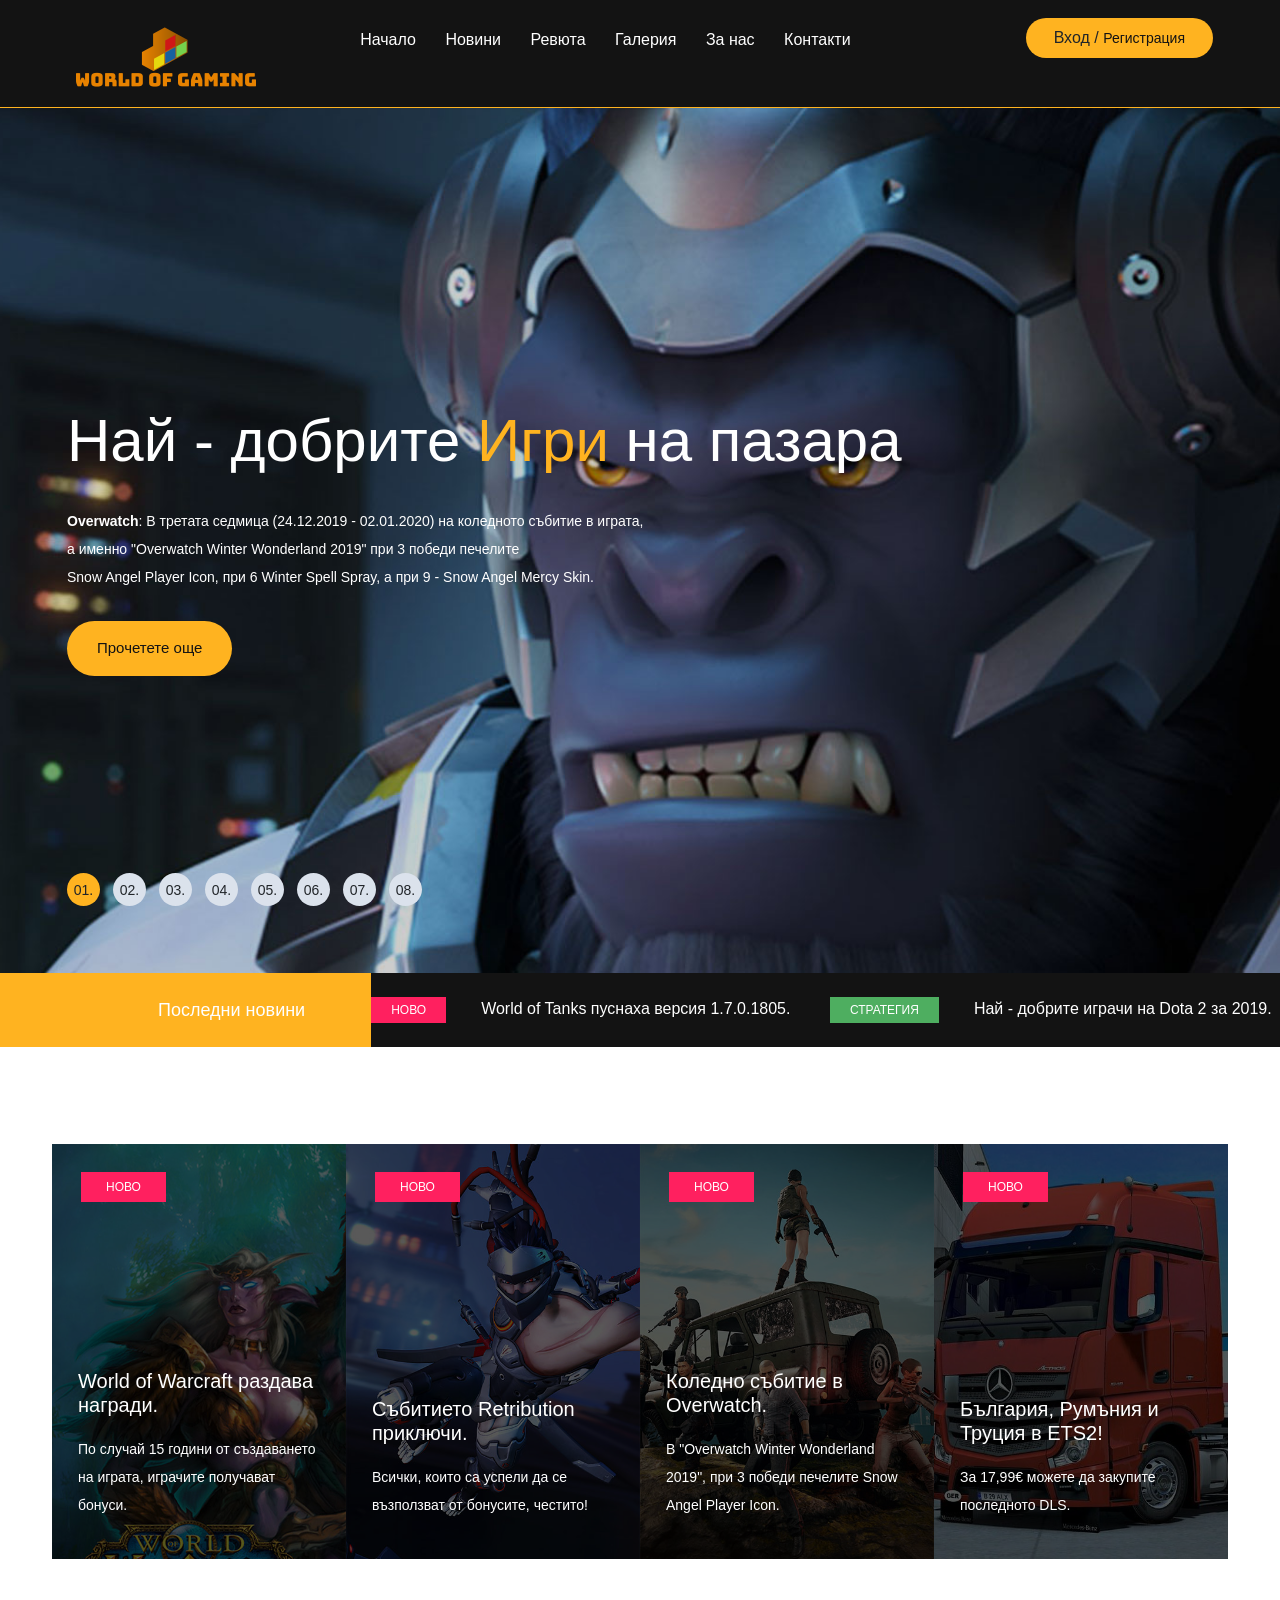
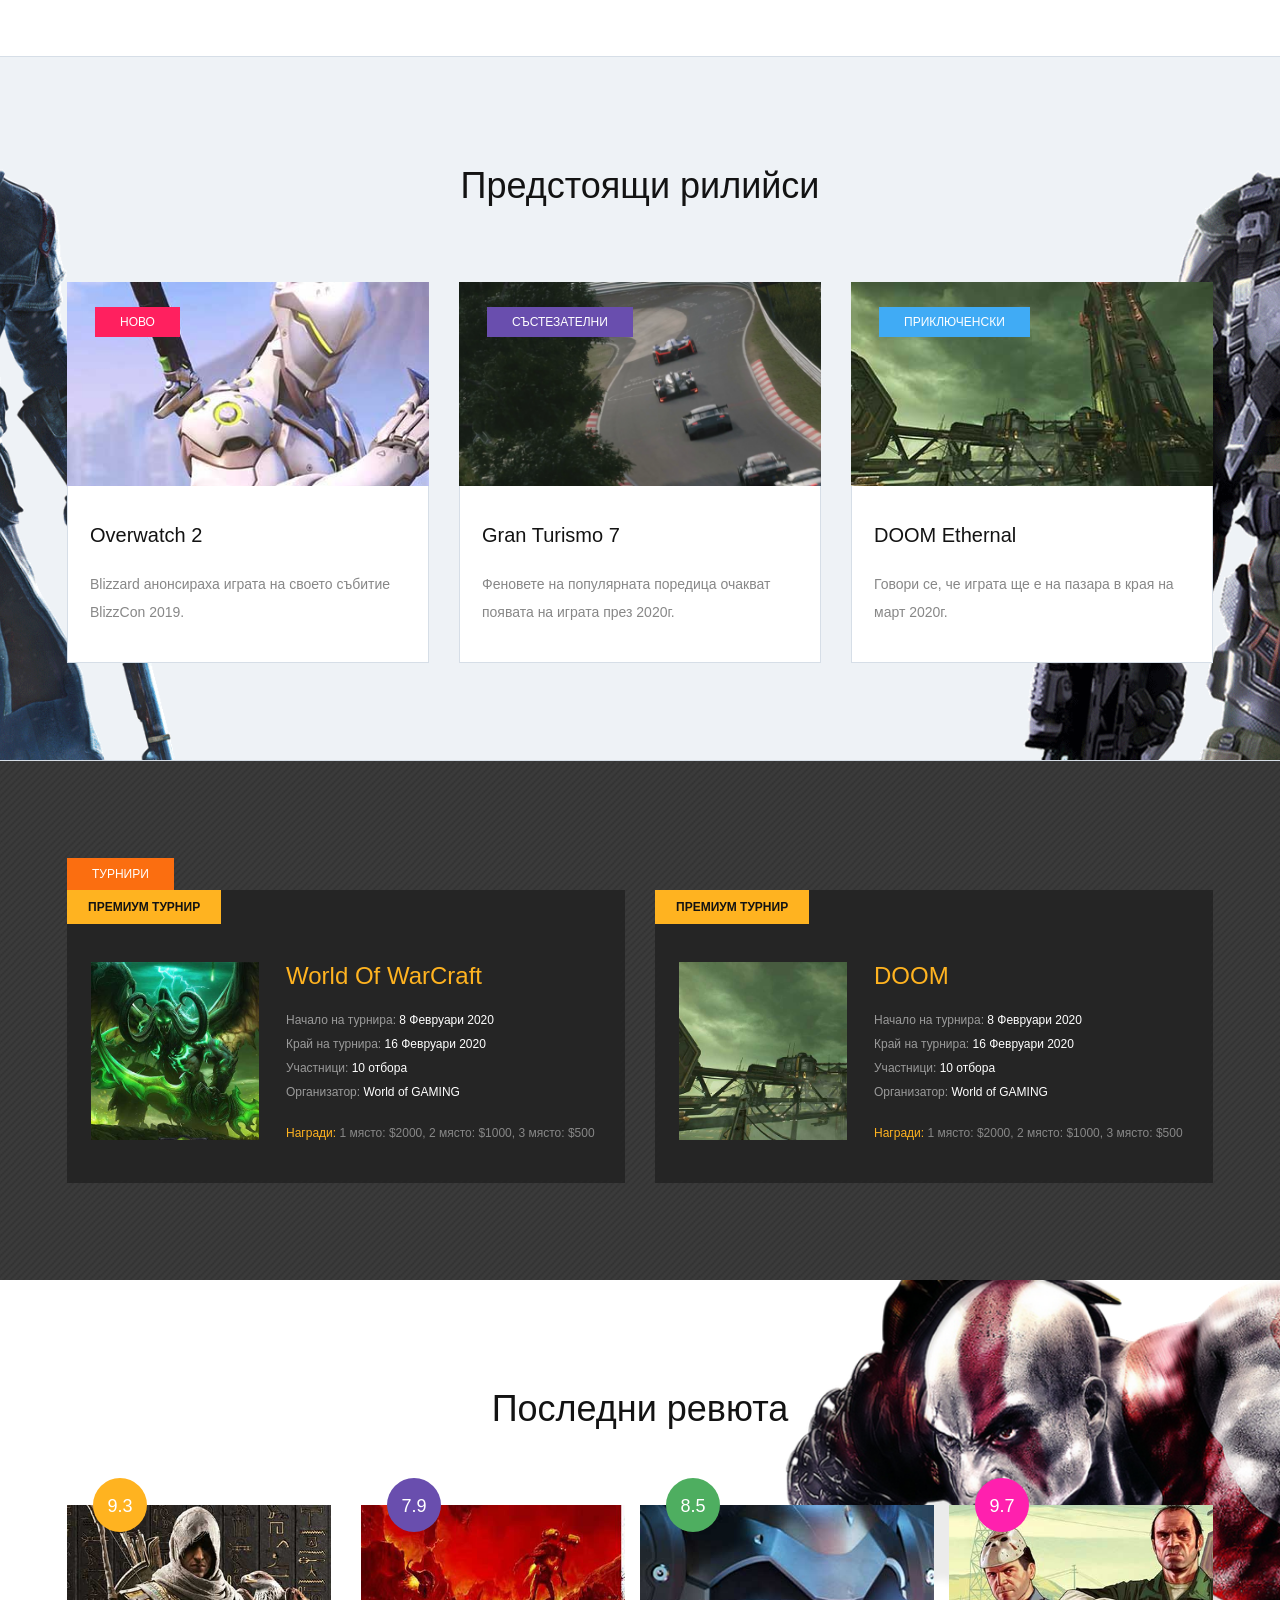
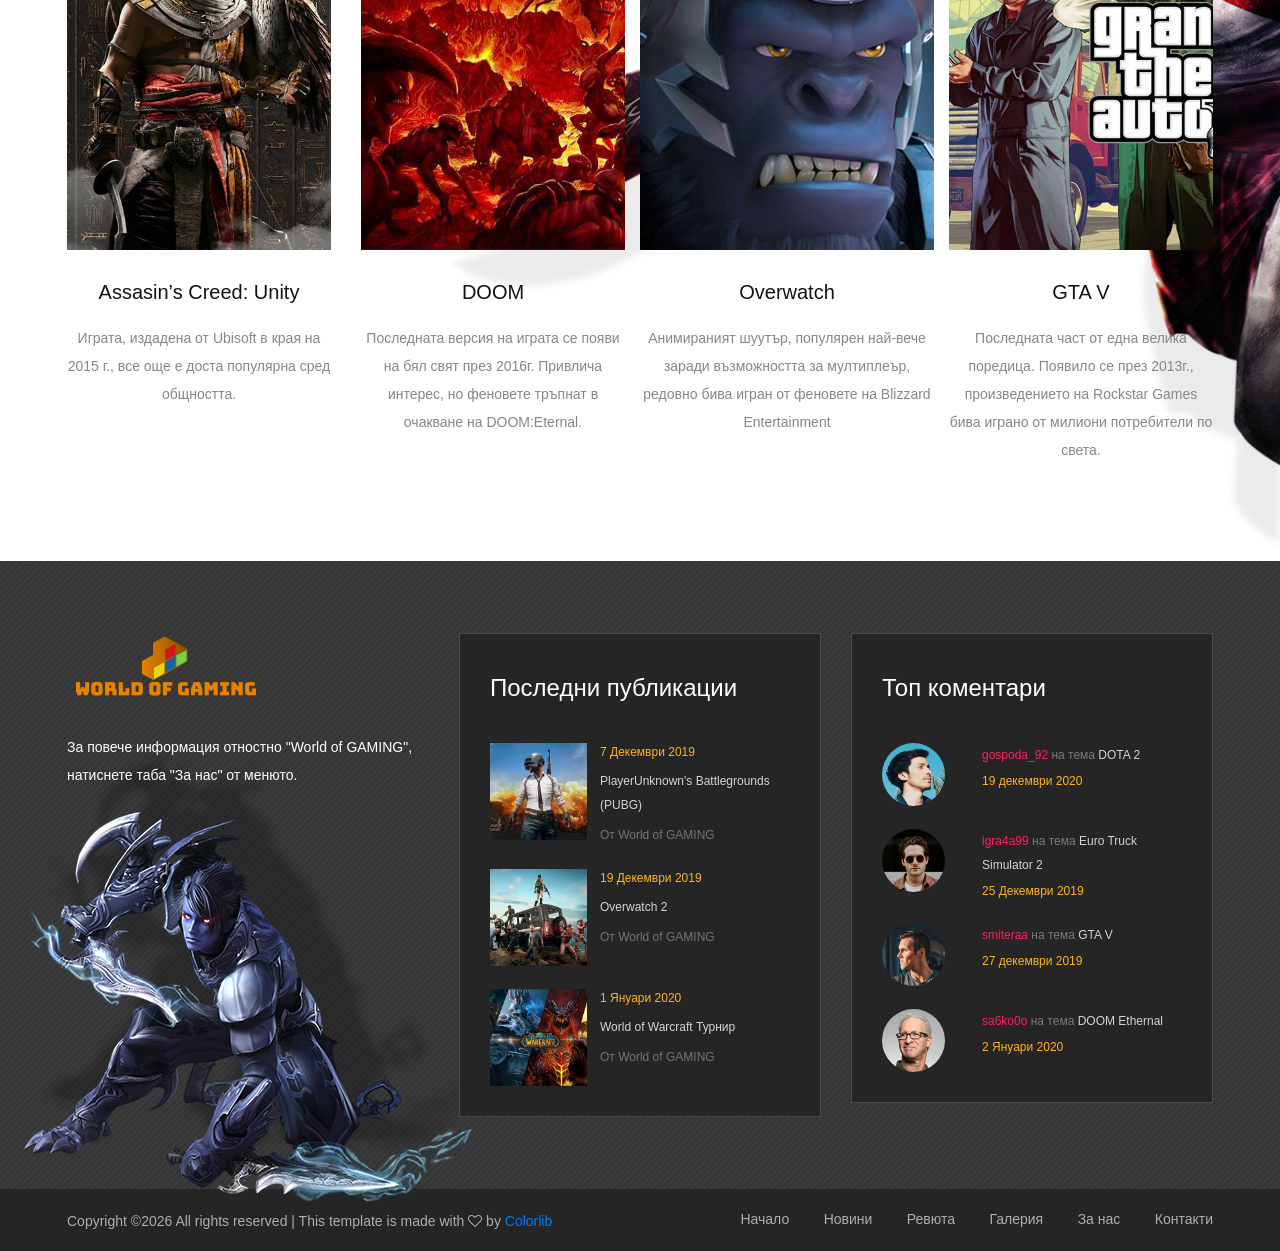
==== commit 7a09db54: "Login button for phones add to all pages" ====
--- a/index.html
+++ b/index.html
@@ -68,6 +68,7 @@
 					<li><a href="categories.html">Галерия</a></li>
 					<li><a href="community.html">За нас</a></li>
 					<li><a href="contact.html">Контакти</a></li>
+                    <li id="ph"><a onclick="showLogin()" href="#">Вход / Регистрация</a></li>
 				</ul>
 			</nav>
 		</div>
--- a/css/style.css
+++ b/css/style.css
@@ -1275,11 +1275,17 @@
 	.container {
 		max-width: 1176px;
 	}
+    .main-menu #ph{
+    display: none;
+    }
 }
 
 /* Medium screen : 992px. */
 
 @media only screen and (min-width: 992px) and (max-width: 1199px) {
+    .main-menu #ph{
+    display: none;
+    }
 	.main-menu {
 		margin-right: 90px;
 	}
@@ -1312,7 +1318,10 @@
 
 /* Tablet :768px. */
 
-@media only screen and (min-width: 768px) and (max-width: 991px) {
+@media only screen and (min-width: 768px) and (max-width: 991px) { 
+    .main-menu #ph{
+    display: none;
+    }
 	.site-logo {
 		max-width: 130px;
 	}
@@ -1367,13 +1376,16 @@
 /* Large Mobile :480px. */
 
 @media only screen and (max-width: 767px) {
+    .main-menu #ph{
+    display: block;
+    }
 	.header-section {
 		overflow: visible;
 		padding: 23px 0;
 	}
 	.header-section .container {
 		position: relative;
-        z-index: 1;
+        z-index: 5;
 	}
 	.site-logo {
 		float: none;
@@ -1386,7 +1398,8 @@
 		left: 0;
 		width: 100%;
 		background: #ffffff;
-		z-index: 999;
+		z-index: 5;
+    
 	}
 	.main-menu ul li {
 		display: block;
@@ -1552,7 +1565,7 @@
 
 .header-section .container {
 		position: relative;
-        z-index: 1;
+        z-index: 5;
 	}
 .container .row{
    z-index: 1; 
@@ -1713,7 +1726,7 @@
     line-height: 2;
     margin-bottom: 25px;
 }
-.row #pichyperlink{
+.row .col-lg-3 #pichyperlink{
         position: absolute;
         width: 100%;
         height: 100%;
@@ -1744,5 +1757,14 @@
     right: 0;
     margin: 10px;
 }
-
-
+.hero-section{
+    z-index: -1;
+}
+.hero-section{
+    z-index: -1;
+}
+
+/*
+.main-menu #ph{
+    display: none;
+}*/
